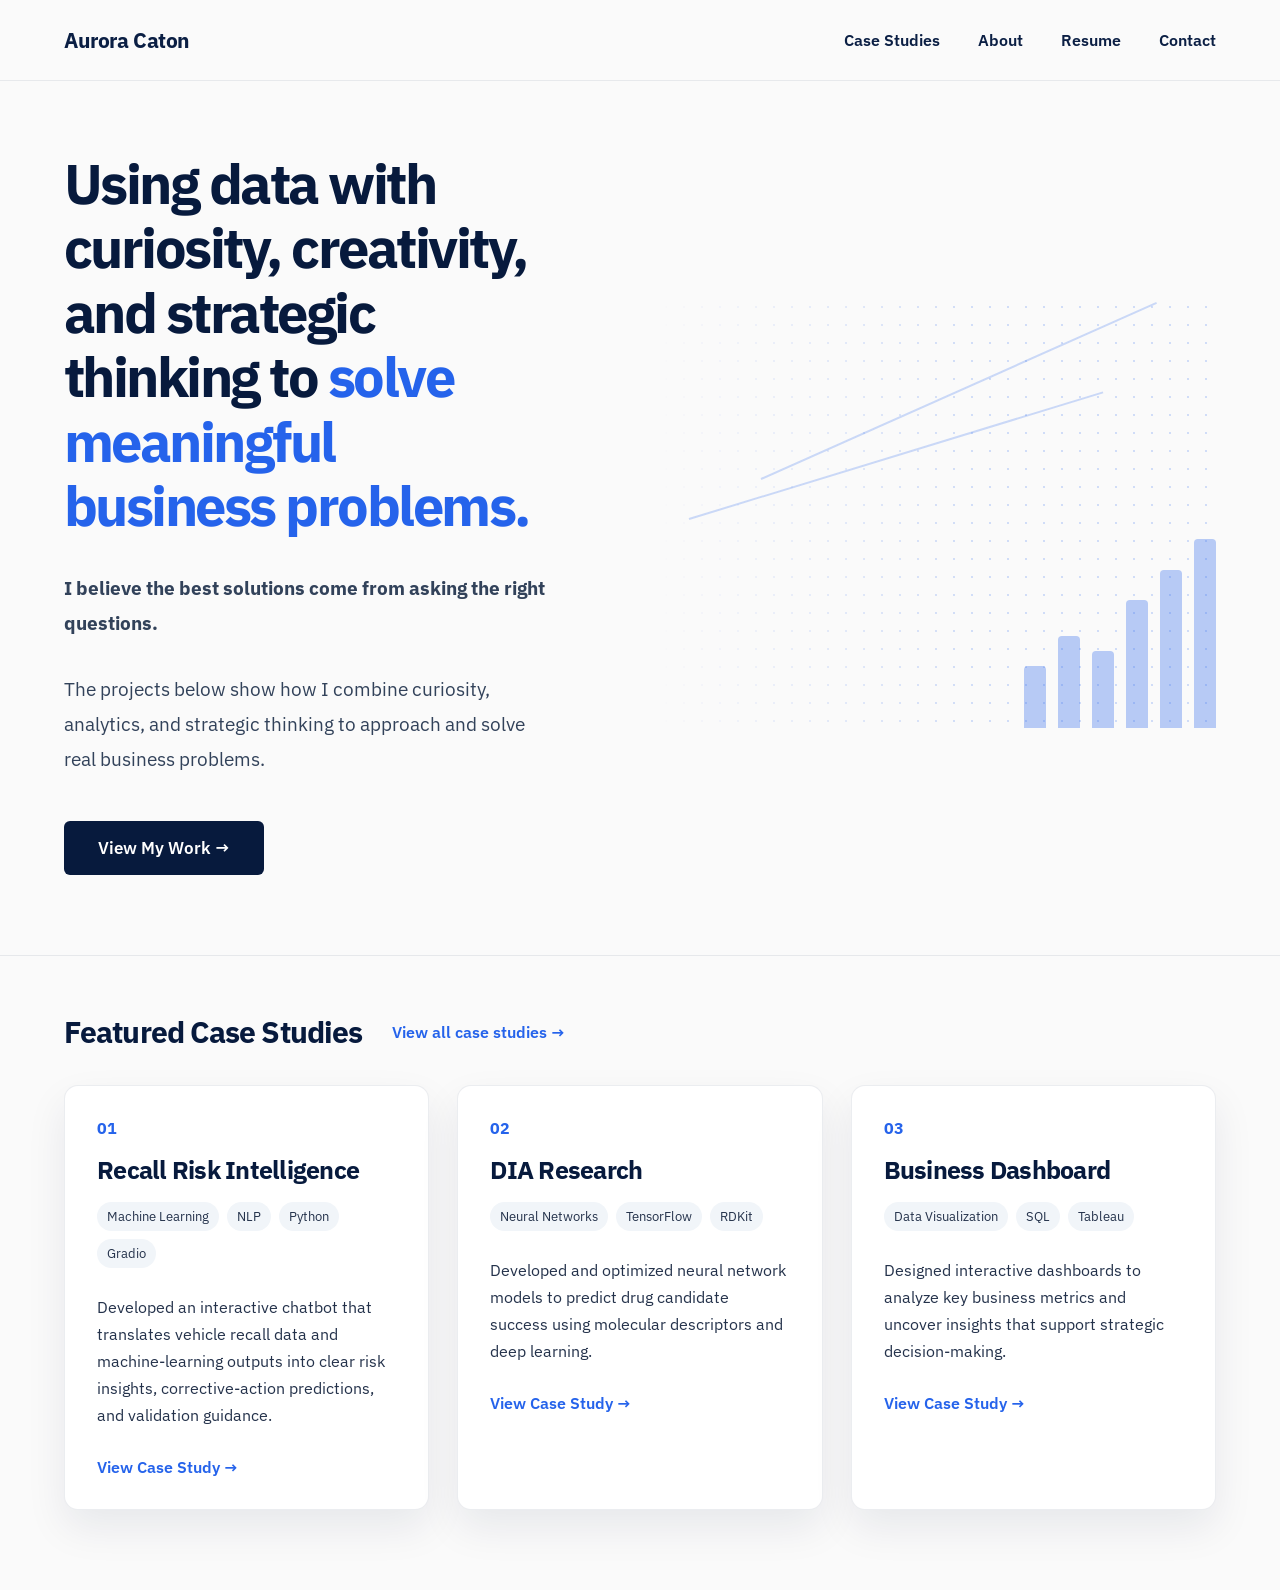
==== index.html @ 805b3ce8 "Update index.html" ====
<!DOCTYPE html>
<html lang="en">

<head>
    <meta charset="UTF-8">
    <meta name="viewport" content="width=device-width, initial-scale=1.0">
    <title>Aurora Caton | Analytics Portfolio</title>

    <link rel="preconnect" href="https://fonts.googleapis.com">
    <link rel="preconnect" href="https://fonts.gstatic.com" crossorigin>
    <link href="https://fonts.googleapis.com/css2?family=IBM+Plex+Sans:wght@300;400;500;600;700&display=swap" rel="stylesheet">

    <link rel="stylesheet" href="style.css">
</head>

<body>

    <nav class="navbar">
        <div class="nav-name">Aurora Caton</div>

        <div class="nav-links">
            <a href="#case-studies">Case Studies</a>
            <a href="#about">About</a>
            <a href="#resume">Resume</a>
            <a href="#contact">Contact</a>
        </div>
    </nav>

    <section class="hero">
        <div class="hero-text">
            <h1>
                Using data with curiosity, creativity, and strategic thinking to
                <span>solve meaningful business problems.</span>
            </h1>

        <div class="intro-text">
    <p class="lead">
        I believe the best solutions come from asking the right questions.
    </p>

    <p>
        The projects below show how I combine curiosity, analytics, and strategic thinking to approach and solve real business problems.
    </p>
</div>

            <a href="#case-studies" class="button">View My Work →</a>
        </div>

        <div class="hero-visual" aria-hidden="true">
            <div class="data-grid"></div>
            <div class="line-chart">
                <div class="line line-one"></div>
                <div class="line line-two"></div>
            </div>
            <div class="bar-chart">
                <span style="height: 28%"></span>
                <span style="height: 42%"></span>
                <span style="height: 35%"></span>
                <span style="height: 58%"></span>
                <span style="height: 72%"></span>
                <span style="height: 86%"></span>
            </div>
        </div>
    </section>

    <section id="case-studies" class="case-studies">
        <div class="section-heading">
            <h2>Featured Case Studies</h2>
            <a href="#">View all case studies →</a>
        </div>

        <div class="cards">
            <article class="card">
                <span class="number">01</span>
                <h3>Recall Risk Intelligence</h3>
                <div class="tags">
                    <span>Machine Learning</span>
                    <span>NLP</span>
                    <span>Python</span>
                    <span>Gradio</span>
                </div>
                <p>
                    Developed an interactive chatbot that translates vehicle
                    recall data and machine-learning outputs into clear risk insights,
                    corrective-action predictions, and validation guidance.
                </p>
                <a href="recall-risk.html">View Case Study →</a>
            </article>

            <article class="card">
                <span class="number">02</span>
                <h3>DIA Research</h3>
                <div class="tags">
                    <span>Neural Networks</span>
                    <span>TensorFlow</span>
                    <span>RDKit</span>
                </div>
                <p>
                    Developed and optimized neural network models to predict drug candidate success
                    using molecular descriptors and deep learning.
                </p>
                <a href="#">View Case Study →</a>
            </article>

            <article class="card">
                <span class="number">03</span>
                <h3>Business Dashboard</h3>
                <div class="tags">
                    <span>Data Visualization</span>
                    <span>SQL</span>
                    <span>Tableau</span>
                </div>
                <p>
                    Designed interactive dashboards to analyze key business metrics and uncover
                    insights that support strategic decision-making.
                </p>
                <a href="#">View Case Study →</a>
            </article>
        </div>
    </section>

</body>

</html>
---- style.css ----
* {
    box-sizing: border-box;
}

html {
    scroll-behavior: smooth;
}

body {
    margin: 0;
    background-color: #FAFAFA;
    color: #0B1F44;
    font-family: "IBM Plex Sans", sans-serif;
}

img {
    max-width: 100%;
}

/* =========================================
   NAVIGATION
========================================= */

.navbar {
    position: sticky;
    top: 0;
    z-index: 1000;

    width: 100%;
    padding: 26px 64px;

    display: flex;
    justify-content: space-between;
    align-items: center;

    background: rgba(250, 250, 250, 0.94);
    backdrop-filter: blur(12px);
    -webkit-backdrop-filter: blur(12px);

    border-bottom: 1px solid rgba(11, 31, 68, 0.08);
}

.nav-name {
    color: #0B1F44;
    text-decoration: none;
    font-size: 21px;
    font-weight: 700;
    letter-spacing: -0.02em;
}

.nav-links {
    display: flex;
    gap: 38px;
}

.nav-links a {
    color: #0B1F44;
    text-decoration: none;
    font-size: 16px;
    font-weight: 600;
}

.nav-links a:hover {
    color: #2563EB;
}

/* =========================================
   HOMEPAGE HERO
========================================= */

.hero {
    min-height: 760px;
    padding: 70px 64px 80px;

    display: grid;
    grid-template-columns: 0.9fr 1.1fr;
    align-items: center;
    gap: 70px;

    position: relative;
    overflow: hidden;

    border-bottom: 1px solid rgba(11, 31, 68, 0.08);
}

.hero-text {
    max-width: 560px;
    position: relative;
    z-index: 2;
}

.hero h1 {
    margin: 0 0 34px;
    font-size: clamp(36px, 4.5vw, 56px);
    line-height: 1.15;
    letter-spacing: -0.045em;
    color: #071A3D;
}

.hero h1 span {
    color: #2563EB;
}

.intro-text {
    max-width: 500px;
}

.lead {
    margin: 0 0 34px;

    color: #0B1F44;

    font-size: 24px;
    font-weight: 700;
    line-height: 1.45;
}

.intro-text p {
    margin: 0 0 30px;

    color: #32425A;

    font-size: 19px;
    line-height: 1.85;
}

.intro-text strong {
    color: #0B1F44;
    font-weight: 700;
}

a.button {
    display: inline-block;

    margin-top: 14px;
    padding: 16px 34px;

    background: #071A3D;
    color: white;

    text-decoration: none;
    border-radius: 6px;

    font-size: 17px;
    font-weight: 600;

    transition:
        transform 0.2s ease,
        background-color 0.2s ease;
}

a.button:hover {
    transform: translateY(-3px);
    background-color: #2563EB;
}

.hero-visual {
    height: 430px;
    position: relative;
    opacity: 0.9;
}

.data-grid {
    position: absolute;
    inset: 0;

    background-image:
        radial-gradient(
            rgba(37, 99, 235, 0.22) 1px,
            transparent 1px
        );

    background-size: 18px 18px;

    mask-image:
        linear-gradient(to left, black 40%, transparent 95%);

    -webkit-mask-image:
        linear-gradient(to left, black 40%, transparent 95%);
}

.line-chart {
    position: absolute;
    inset: 40px 0 80px 40px;
}

.line {
    position: absolute;

    width: 78%;
    height: 2px;

    background: rgba(37, 99, 235, 0.25);
    transform-origin: left center;
}

.line-one {
    top: 58%;
    left: 5%;
    transform: rotate(-17deg);
}

.line-two {
    top: 45%;
    left: 18%;
    transform: rotate(-24deg);
}

.bar-chart {
    position: absolute;
    right: 0;
    bottom: 0;

    height: 220px;

    display: flex;
    align-items: flex-end;
    gap: 12px;

    opacity: 0.35;
}

.bar-chart span {
    width: 22px;
    display: block;

    background: #2563EB;
    border-radius: 4px 4px 0 0;
}

/* =========================================
   HOMEPAGE CASE STUDIES
========================================= */

.case-studies {
    padding: 56px 64px 80px;
}

.section-heading {
    display: grid;
    grid-template-columns: auto 1fr auto;
    align-items: center;
    gap: 30px;

    margin-bottom: 34px;
}

.section-heading h2 {
    margin: 0;

    color: #071A3D;

    font-size: 30px;
    letter-spacing: -0.03em;
}

.section-heading::after {
    content: "";

    height: 1px;

    background: rgba(11, 31, 68, 0.16);
}

.section-heading a {
    color: #2563EB;
    text-decoration: none;
    font-weight: 600;
}

.cards {
    display: grid;
    grid-template-columns: repeat(3, 1fr);
    gap: 28px;
}

.card {
    min-height: 320px;
    padding: 32px;

    background: white;

    border: 1px solid rgba(11, 31, 68, 0.08);
    border-radius: 14px;

    box-shadow: 0 18px 40px rgba(11, 31, 68, 0.08);

    transition:
        transform 0.2s ease,
        box-shadow 0.2s ease;
}

.card:hover {
    transform: translateY(-6px);
    box-shadow: 0 24px 55px rgba(11, 31, 68, 0.12);
}

.number {
    display: block;

    margin-bottom: 18px;

    color: #2563EB;

    font-size: 16px;
    font-weight: 700;
}

.card h3 {
    margin: 0 0 18px;

    color: #071A3D;

    font-size: 25px;
    line-height: 1.1;
    letter-spacing: -0.03em;
}

.tags {
    display: flex;
    flex-wrap: wrap;
    gap: 8px;

    margin-bottom: 26px;
}

.tags span {
    padding: 6px 10px;

    background: #F1F5F9;
    color: #24324B;

    border-radius: 999px;

    font-size: 13px;
}

.card p {
    margin-bottom: 28px;

    color: #24324B;

    line-height: 1.7;
}

.card a {
    color: #2563EB;
    text-decoration: none;
    font-weight: 600;
}

/* =========================================
   PROJECT HERO
========================================= */

.project-page {
    width: 100%;
}

.project-hero {
    padding: 90px 64px 80px;

    background:
        linear-gradient(
            135deg,
            rgba(37, 99, 235, 0.08),
            rgba(250, 250, 250, 0.95) 55%
        );

    border-bottom: 1px solid rgba(11, 31, 68, 0.08);
}

.back-link {
    display: inline-block;

    margin-bottom: 42px;

    color: #2563EB;

    text-decoration: none;
    font-size: 16px;
    font-weight: 600;
}

.back-link:hover {
    text-decoration: underline;
}

.project-label {
    margin: 0 0 18px;

    color: #2563EB;

    font-size: 14px;
    font-weight: 700;
    letter-spacing: 0.12em;
}

.project-hero h1 {
    max-width: 900px;
    margin: 0 0 24px;

    color: #071A3D;

    font-size: clamp(48px, 7vw, 88px);
    line-height: 1;
    letter-spacing: -0.055em;
}

.project-subtitle {
    max-width: 790px;
    margin: 0;

    color: #32425A;

    font-size: 23px;
    line-height: 1.65;
}

.project-tags {
    display: flex;
    flex-wrap: wrap;
    gap: 10px;

    margin-top: 34px;
}

.project-tags span {
    padding: 9px 14px;

    background: white;
    color: #24324B;

    border: 1px solid rgba(11, 31, 68, 0.09);
    border-radius: 999px;

    font-size: 14px;
    font-weight: 500;
}

/* =========================================
   PROJECT SECTIONS
========================================= */

.project-section {
    display: grid;
    grid-template-columns: 220px minmax(0, 900px);
    justify-content: center;
    gap: 70px;

    padding: 90px 64px;

    border-bottom: 1px solid rgba(11, 31, 68, 0.08);
}

.project-section:nth-of-type(even) {
    background: white;
}

.section-label {
    color: #2563EB;

    font-size: 14px;
    font-weight: 700;
    line-height: 1.5;
    letter-spacing: 0.11em;
}

.project-section-content h2 {
    margin: 0 0 28px;

    color: #071A3D;

    font-size: clamp(32px, 4vw, 48px);
    line-height: 1.1;
    letter-spacing: -0.04em;
}

.project-section-content > p {
    max-width: 800px;
    margin: 0 0 24px;

    color: #32425A;

    font-size: 18px;
    line-height: 1.85;
}

/* =========================================
   CONTRIBUTION SECTION
========================================= */

.contribution-section {
    background: #071A3D !important;
}

.contribution-section .section-label {
    color: #93B4FF;
}

.contribution-section .project-section-content h2 {
    color: white;
}

.contribution-section .project-section-content > p {
    color: #D8E2F3;
}

.contribution-grid,
.findings-grid {
    display: grid;
    grid-template-columns: repeat(3, 1fr);
    gap: 22px;

    margin-top: 42px;
}

.contribution-card,
.finding-card {
    min-height: 245px;
    padding: 28px;

    border-radius: 14px;
}

.contribution-card {
    background: rgba(255, 255, 255, 0.07);

    border: 1px solid rgba(255, 255, 255, 0.13);
}

.contribution-card > span,
.finding-card > span {
    display: block;

    margin-bottom: 28px;

    color: #5D8EFF;

    font-size: 15px;
    font-weight: 700;
}

.contribution-card h3,
.finding-card h3 {
    margin: 0 0 16px;

    font-size: 22px;
    line-height: 1.25;
    letter-spacing: -0.025em;
}

.contribution-card h3 {
    color: white;
}

.contribution-card p {
    margin: 0;

    color: #D8E2F3;

    font-size: 16px;
    line-height: 1.7;
}

/* =========================================
   WORKFLOW
========================================= */

.workflow {
    display: grid;
    grid-template-columns: 1fr auto 1fr auto 1fr;
    align-items: stretch;
    gap: 18px;

    margin-top: 42px;
}

.workflow-step {
    padding: 30px;

    background: white;

    border: 1px solid rgba(11, 31, 68, 0.09);
    border-radius: 14px;

    box-shadow: 0 16px 40px rgba(11, 31, 68, 0.06);
}

.workflow-step > span {
    width: 36px;
    height: 36px;

    display: flex;
    align-items: center;
    justify-content: center;

    margin-bottom: 26px;

    background: #2563EB;
    color: white;

    border-radius: 50%;

    font-size: 15px;
    font-weight: 700;
}

.workflow-step h3 {
    margin: 0 0 14px;

    color: #071A3D;

    font-size: 22px;
    letter-spacing: -0.025em;
}

.workflow-step p {
    margin: 0;

    color: #32425A;

    line-height: 1.7;
}

.workflow-arrow {
    display: flex;
    align-items: center;
    justify-content: center;

    color: #2563EB;

    font-size: 32px;
    font-weight: 600;
}

/* =========================================
   CHATBOT SECTION
========================================= */

.chatbot-section {
    background: #F1F5F9 !important;
}

.chatbot-showcase {
    margin: 42px 0 0;
}

.chatbot-screenshot {
    width: 100%;
    height: auto;

    display: block;

    border: 1px solid rgba(11, 31, 68, 0.1);
    border-radius: 18px;

    box-shadow: 0 24px 60px rgba(11, 31, 68, 0.16);
}

.chatbot-showcase figcaption {
    max-width: 760px;

    margin-top: 18px;

    color: #5B677A;

    font-size: 15px;
    line-height: 1.7;
}

/* =========================================
   DEMO QR CODE
========================================= */

.demo-access {
    margin-top: 42px;
    padding: 30px;

    display: flex;
    align-items: center;
    justify-content: space-between;
    gap: 36px;

    background: white;

    border: 1px solid rgba(11, 31, 68, 0.09);
    border-radius: 16px;
}

.demo-access-text {
    max-width: 570px;
}

.demo-label {
    margin: 0 0 10px;

    color: #2563EB;

    font-size: 13px;
    font-weight: 700;
    letter-spacing: 0.12em;
}

.demo-access h3 {
    margin: 0 0 12px;

    color: #071A3D;

    font-size: 28px;
    letter-spacing: -0.03em;
}

.demo-access-text > p:last-child {
    margin: 0;

    color: #32425A;

    font-size: 17px;
    line-height: 1.7;
}

.chatbot-qr {
    width: 160px;
    height: 160px;

    display: block;
    object-fit: contain;

    padding: 8px;

    background: white;

    border: 1px solid rgba(11, 31, 68, 0.1);
    border-radius: 10px;
}

/* =========================================
   FUTURE DEVELOPMENT
========================================= */

.future-development {
    margin-top: 28px;
    padding: 28px;

    display: grid;
    grid-template-columns: auto 1fr;
    align-items: flex-start;
    gap: 22px;

    background: #F8FAFC;

    border: 1px solid rgba(11, 31, 68, 0.08);
    border-left: 4px solid #2563EB;
    border-radius: 12px;
}

.future-development-icon {
    width: 44px;
    height: 44px;

    display: flex;
    align-items: center;
    justify-content: center;

    background: #E8F0FF;
    color: #2563EB;

    border-radius: 50%;

    font-size: 22px;
    font-weight: 700;
}

.future-development-label {
    margin: 0 0 10px;

    color: #2563EB;

    font-size: 13px;
    font-weight: 700;
    letter-spacing: 0.12em;
}

.future-development h3 {
    margin: 0 0 12px;

    color: #071A3D;

    font-size: 23px;
    line-height: 1.3;
    letter-spacing: -0.025em;
}

.future-development-content > p:last-child {
    margin: 0;

    color: #5B677A;

    font-size: 15px;
    line-height: 1.75;
}

/* =========================================
   FINDINGS
========================================= */

.finding-card {
    background: white;

    border: 1px solid rgba(11, 31, 68, 0.09);

    box-shadow: 0 16px 40px rgba(11, 31, 68, 0.06);
}

.finding-card h3 {
    color: #071A3D;
}

.finding-card p {
    margin: 0;

    color: #32425A;

    font-size: 16px;
    line-height: 1.7;
}

/* =========================================
   REFLECTION AND FOOTER
========================================= */

.reflection-section {
    background:
        linear-gradient(
            135deg,
            rgba(37, 99, 235, 0.07),
            rgba(250, 250, 250, 1)
        ) !important;
}

.project-footer {
    padding: 42px 64px;

    background: #071A3D;

    text-align: center;
}

.project-footer a {
    color: white;

    text-decoration: none;

    font-size: 17px;
    font-weight: 600;
}

.project-footer a:hover {
    color: #93B4FF;
}

/* =========================================
   TABLET
========================================= */

@media (max-width: 1000px) {

    .project-section {
        grid-template-columns: 1fr;
        gap: 24px;
    }

    .contribution-grid,
    .findings-grid {
        grid-template-columns: 1fr;
    }

    .workflow {
        grid-template-columns: 1fr;
    }

    .workflow-arrow {
        min-height: 30px;
        transform: rotate(90deg);
    }

}

/* =========================================
   MOBILE
========================================= */

@media (max-width: 900px) {

    .navbar {
        padding: 22px 28px;

        align-items: flex-start;
        flex-direction: column;
        gap: 18px;
    }

    .nav-links {
        flex-wrap: wrap;
        gap: 20px;
    }

    .hero {
        min-height: auto;

        grid-template-columns: 1fr;

        padding: 56px 28px 70px;
    }

    .hero-visual {
        height: 220px;
    }

    .case-studies {
        padding: 48px 28px 70px;
    }

    .section-heading {
        grid-template-columns: 1fr;
    }

    .section-heading::after {
        display: none;
    }

    .cards {
        grid-template-columns: 1fr;
    }

}

@media (max-width: 700px) {

    .project-hero {
        padding: 58px 28px 60px;
    }

    .project-label {
        font-size: 12px;
    }

    .project-subtitle {
        font-size: 19px;
    }

    .project-section {
        padding: 64px 28px;
    }

    .project-section-content > p {
        font-size: 17px;
    }

    .contribution-card,
    .finding-card,
    .workflow-step {
        padding: 24px;
    }

    .demo-access {
        flex-direction: column;
        align-items: flex-start;
    }

    .chatbot-qr {
        width: 135px;
        height: 135px;
    }

    .future-development {
        grid-template-columns: 1fr;
        padding: 24px;
    }

    .future-development-icon {
        width: 40px;
        height: 40px;
    }

    .project-footer {
        padding: 36px 28px;
    }

}
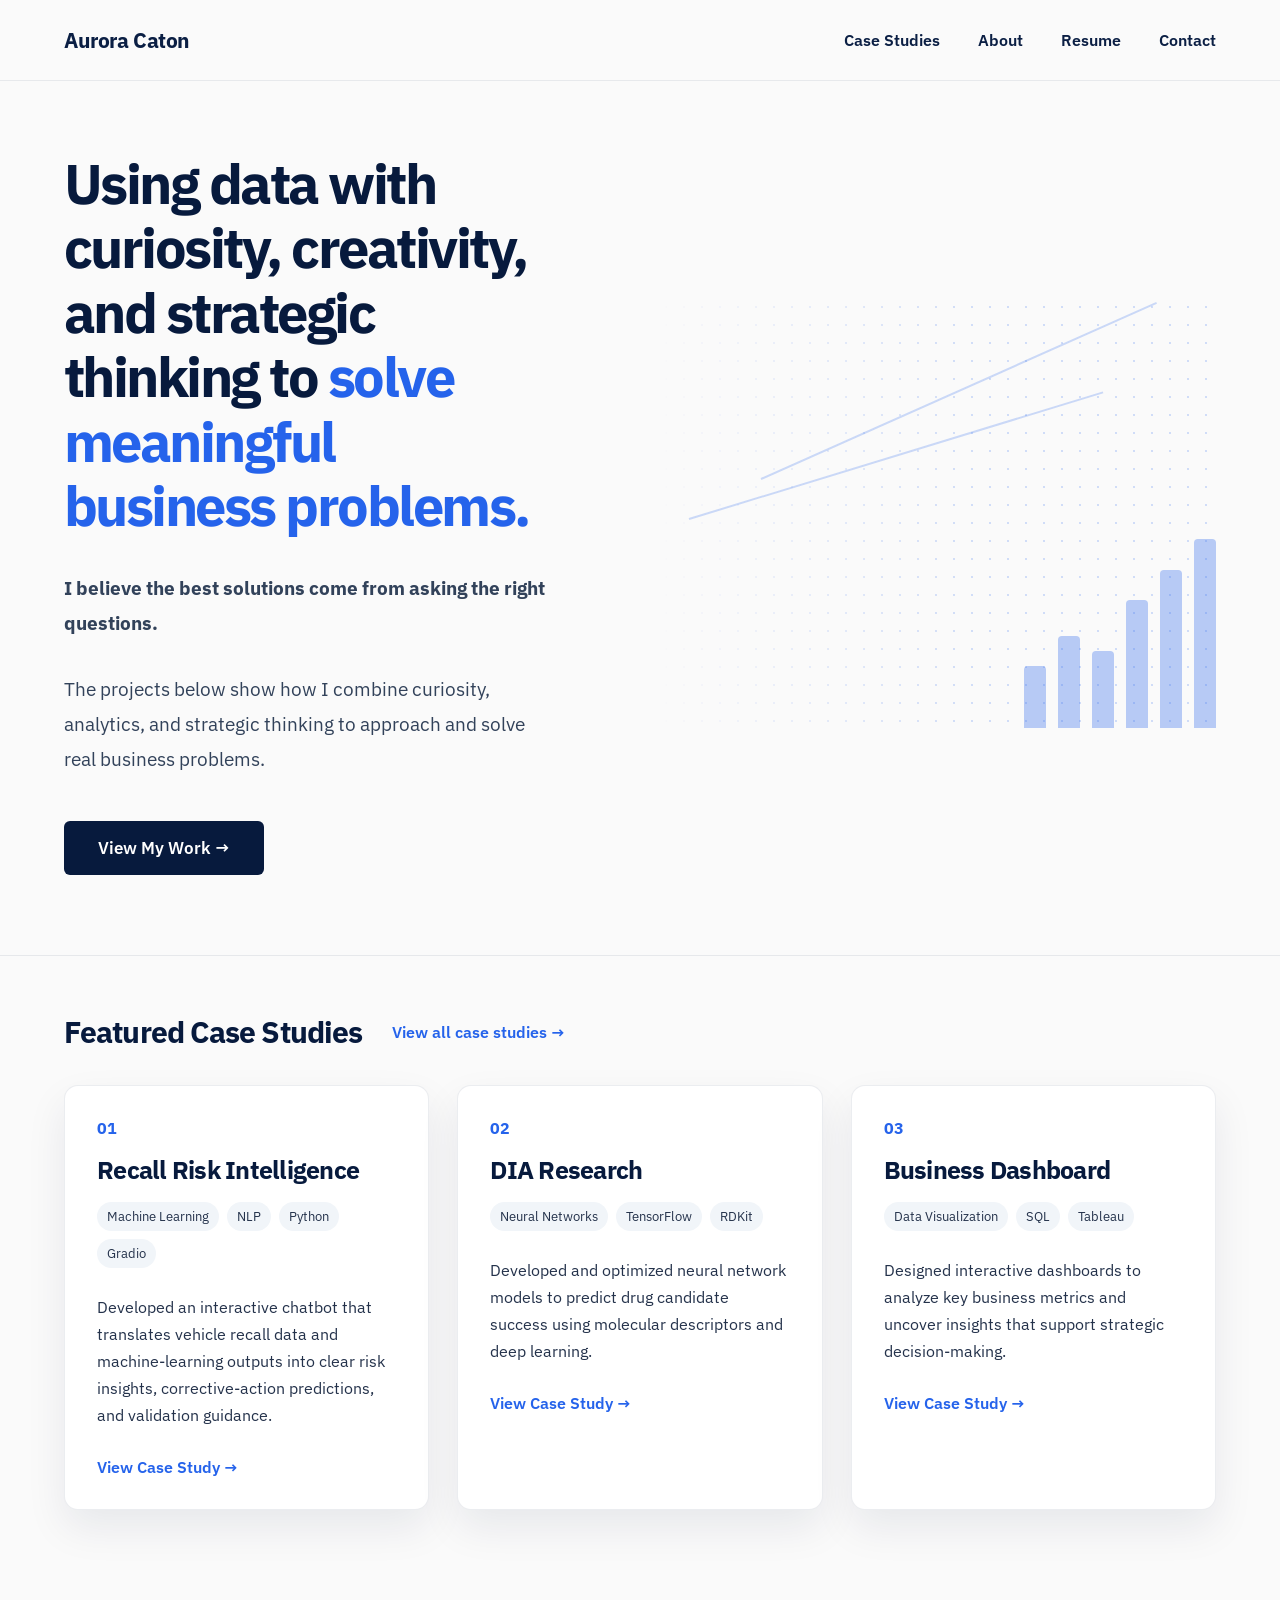
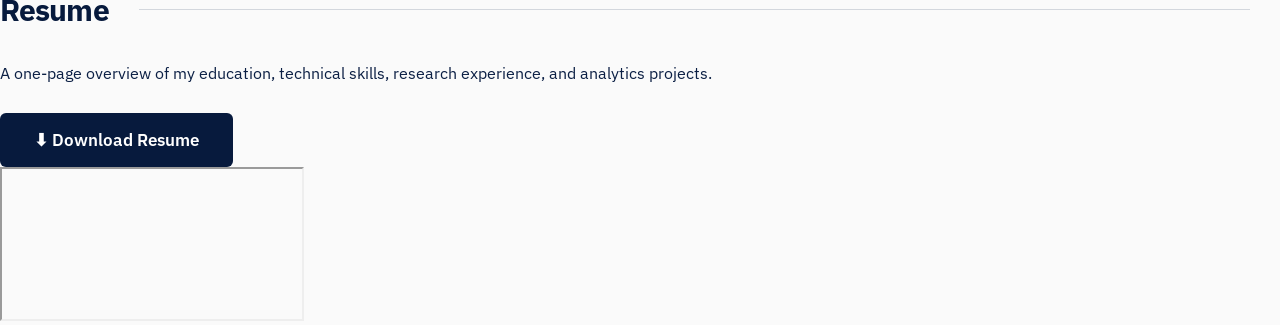
==== commit 631631c4: "Update index.html" ====
--- a/index.html
+++ b/index.html
@@ -119,6 +119,40 @@
         </div>
     </section>
 
+    <section id="resume" class="resume-section">
+
+    <div class="section-heading">
+        <h2>Resume</h2>
+    </div>
+
+    <div class="resume-header">
+
+        <p>
+            A one-page overview of my education, technical skills,
+            research experience, and analytics projects.
+        </p>
+
+        <a
+            href="AuroraCaton-Resume.pdf"
+            download
+            class="button"
+        >
+            ⬇ Download Resume
+        </a>
+
+    </div>
+
+    <div class="resume-viewer">
+
+        <iframe
+            src="AuroraCaton-Resume.pdf"
+            title="Aurora Caton Resume"
+        ></iframe>
+
+    </div>
+
+</section>
+
 </body>
 
 </html>
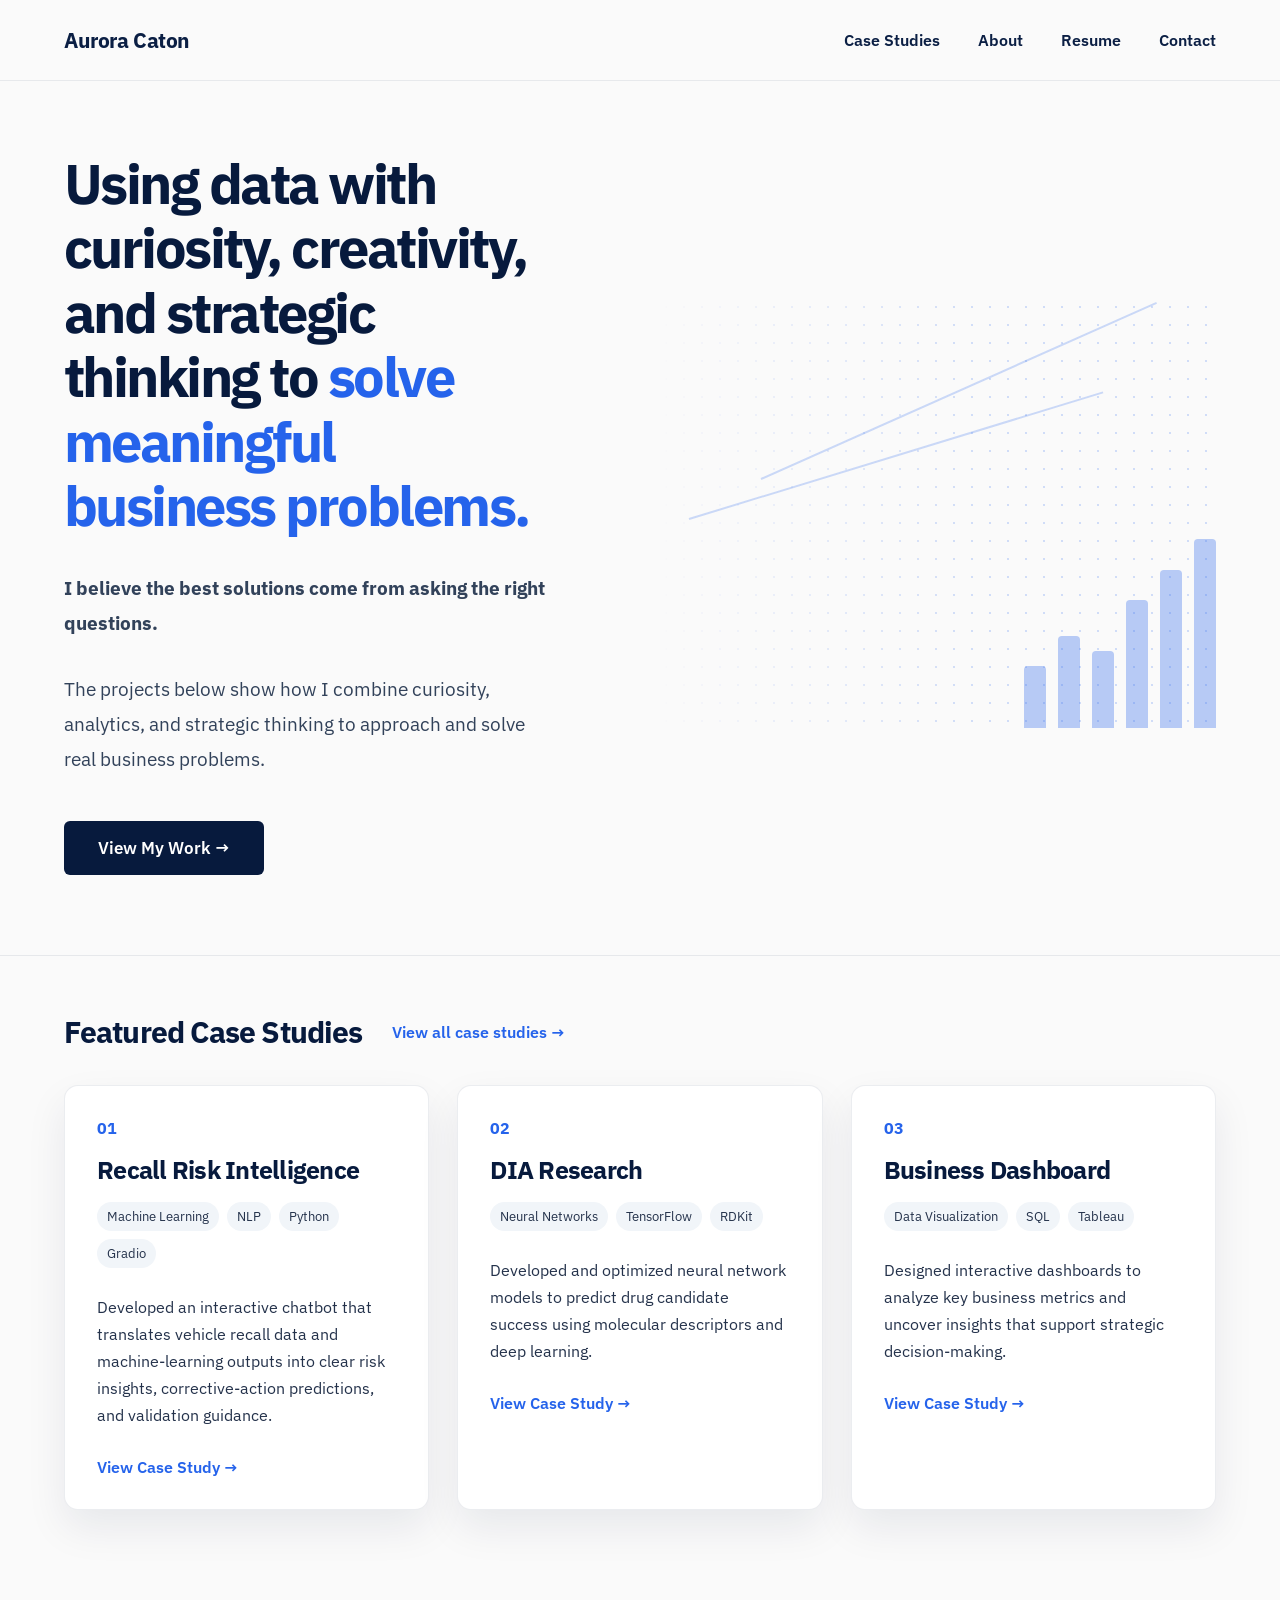
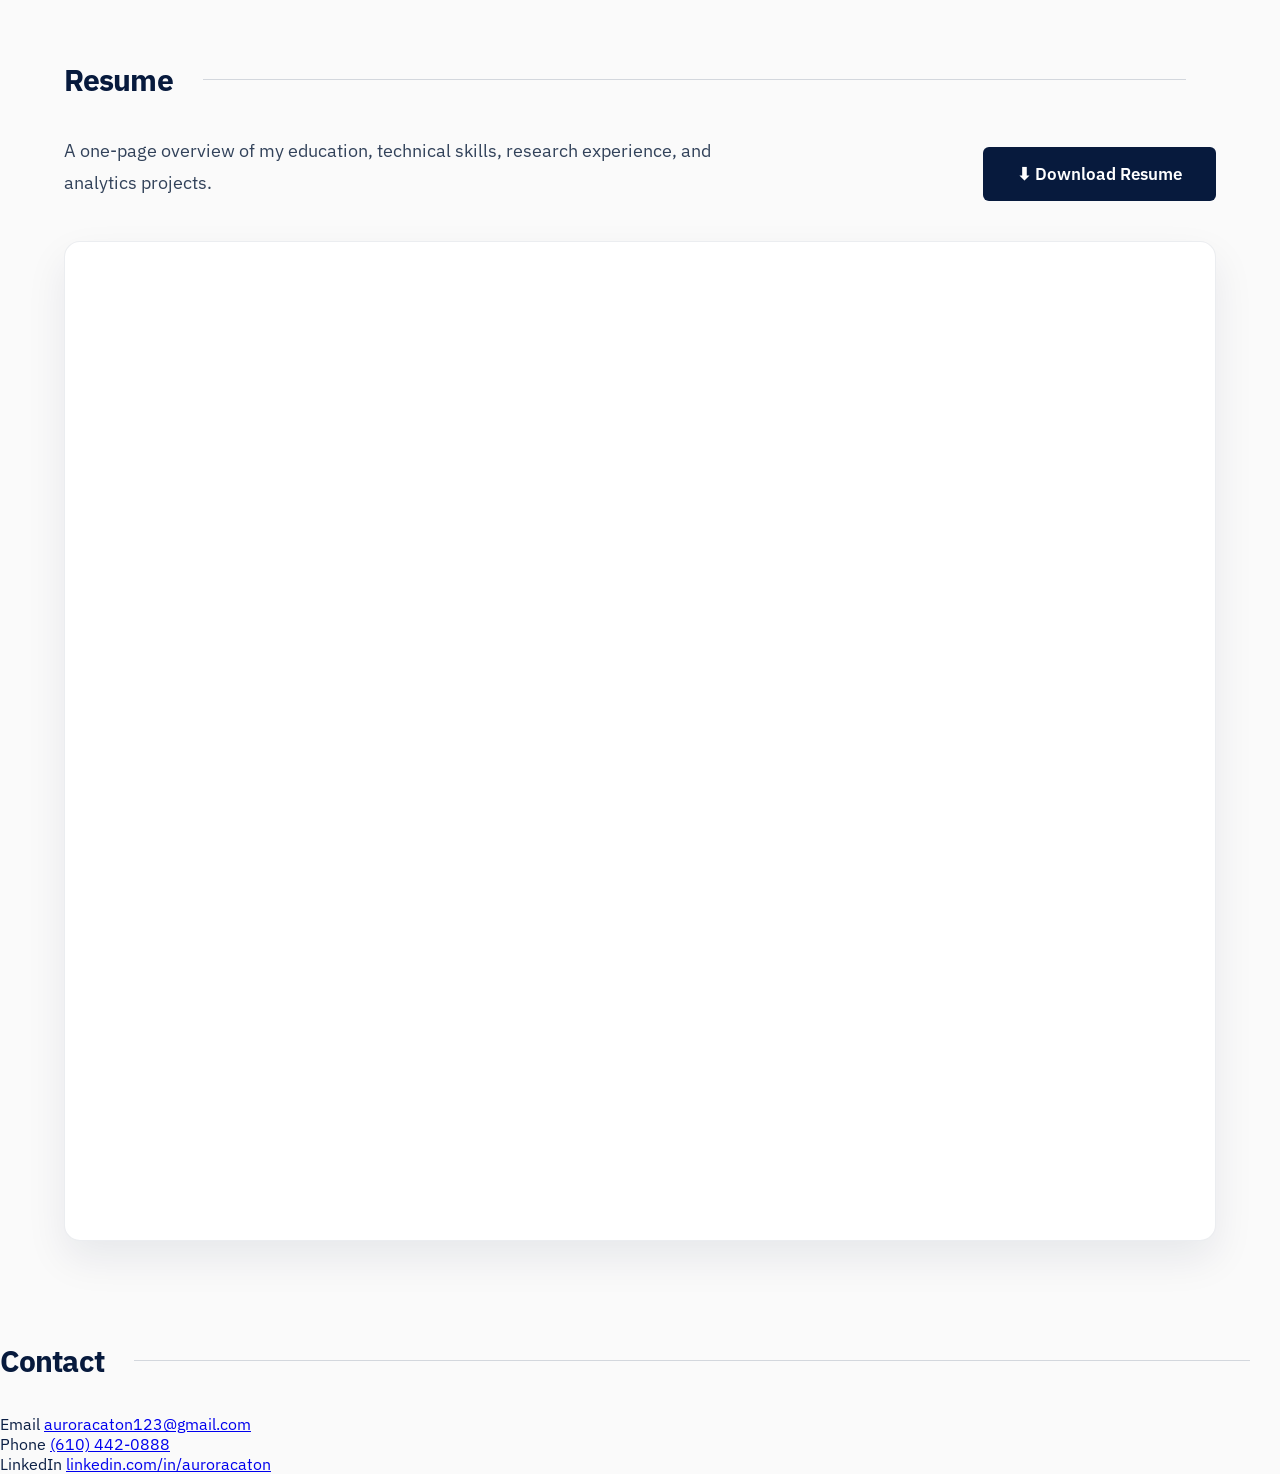
==== commit 980c184c: "Update index.html" ====
--- a/index.html
+++ b/index.html
@@ -153,6 +153,39 @@
 
 </section>
 
+<section id="contact" class="contact-section">
+
+    <div class="section-heading">
+        <h2>Contact</h2>
+    </div>
+
+    <div class="contact-card">
+
+        <div class="contact-item">
+            <span>Email</span>
+            <a href="mailto:auroracaton123@gmail.com">
+                auroracaton123@gmail.com
+            </a>
+        </div>
+
+        <div class="contact-item">
+            <span>Phone</span>
+            <a href="tel:6104420888">
+                (610) 442-0888
+            </a>
+        </div>
+
+        <div class="contact-item">
+            <span>LinkedIn</span>
+            <a href="https://www.linkedin.com/in/auroracaton" target="_blank">
+                linkedin.com/in/auroracaton
+            </a>
+        </div>
+
+    </div>
+
+</section>
+
 </body>
 
 </html>
--- a/style.css
+++ b/style.css
@@ -861,6 +861,50 @@
 }
 
 /* =========================================
+   RESUME
+========================================= */
+
+.resume-section{
+    padding:70px 64px 100px;
+}
+
+.resume-header{
+    display:flex;
+    justify-content:space-between;
+    align-items:center;
+    gap:40px;
+    margin-bottom:40px;
+}
+
+.resume-header p{
+    max-width:650px;
+    margin:0;
+    color:#32425A;
+    font-size:18px;
+    line-height:1.8;
+}
+
+.resume-viewer{
+    width:100%;
+    height:1000px;
+
+    background:white;
+
+    border:1px solid rgba(11,31,68,.08);
+    border-radius:16px;
+
+    overflow:hidden;
+
+    box-shadow:0 18px 40px rgba(11,31,68,.08);
+}
+
+.resume-viewer iframe{
+    width:100%;
+    height:100%;
+    border:none;
+}
+
+/* =========================================
    TABLET
 ========================================= */
 
@@ -884,6 +928,18 @@
         min-height: 30px;
         transform: rotate(90deg);
     }
+    .resume-section{
+    padding:60px 28px 80px;
+}
+
+.resume-header{
+    flex-direction:column;
+    align-items:flex-start;
+}
+
+.resume-viewer{
+    height:700px;
+}
 
 }
 
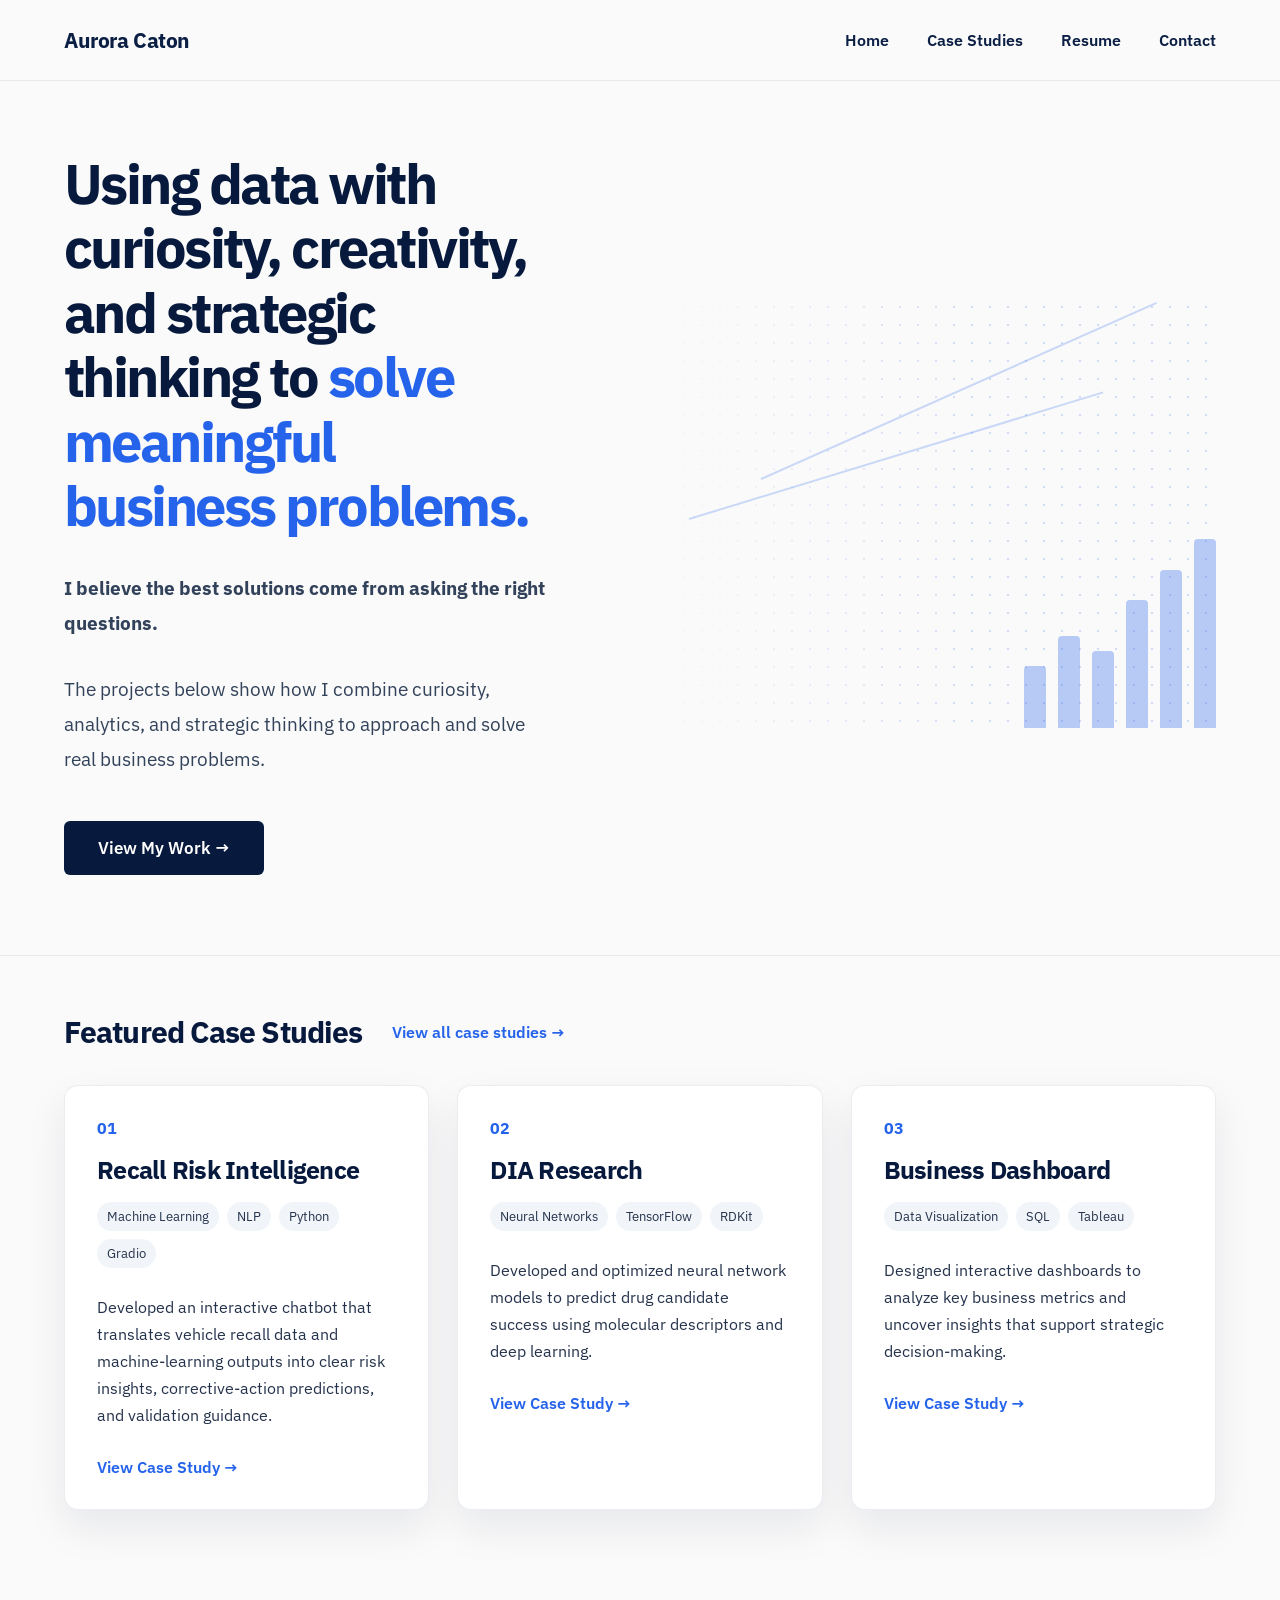
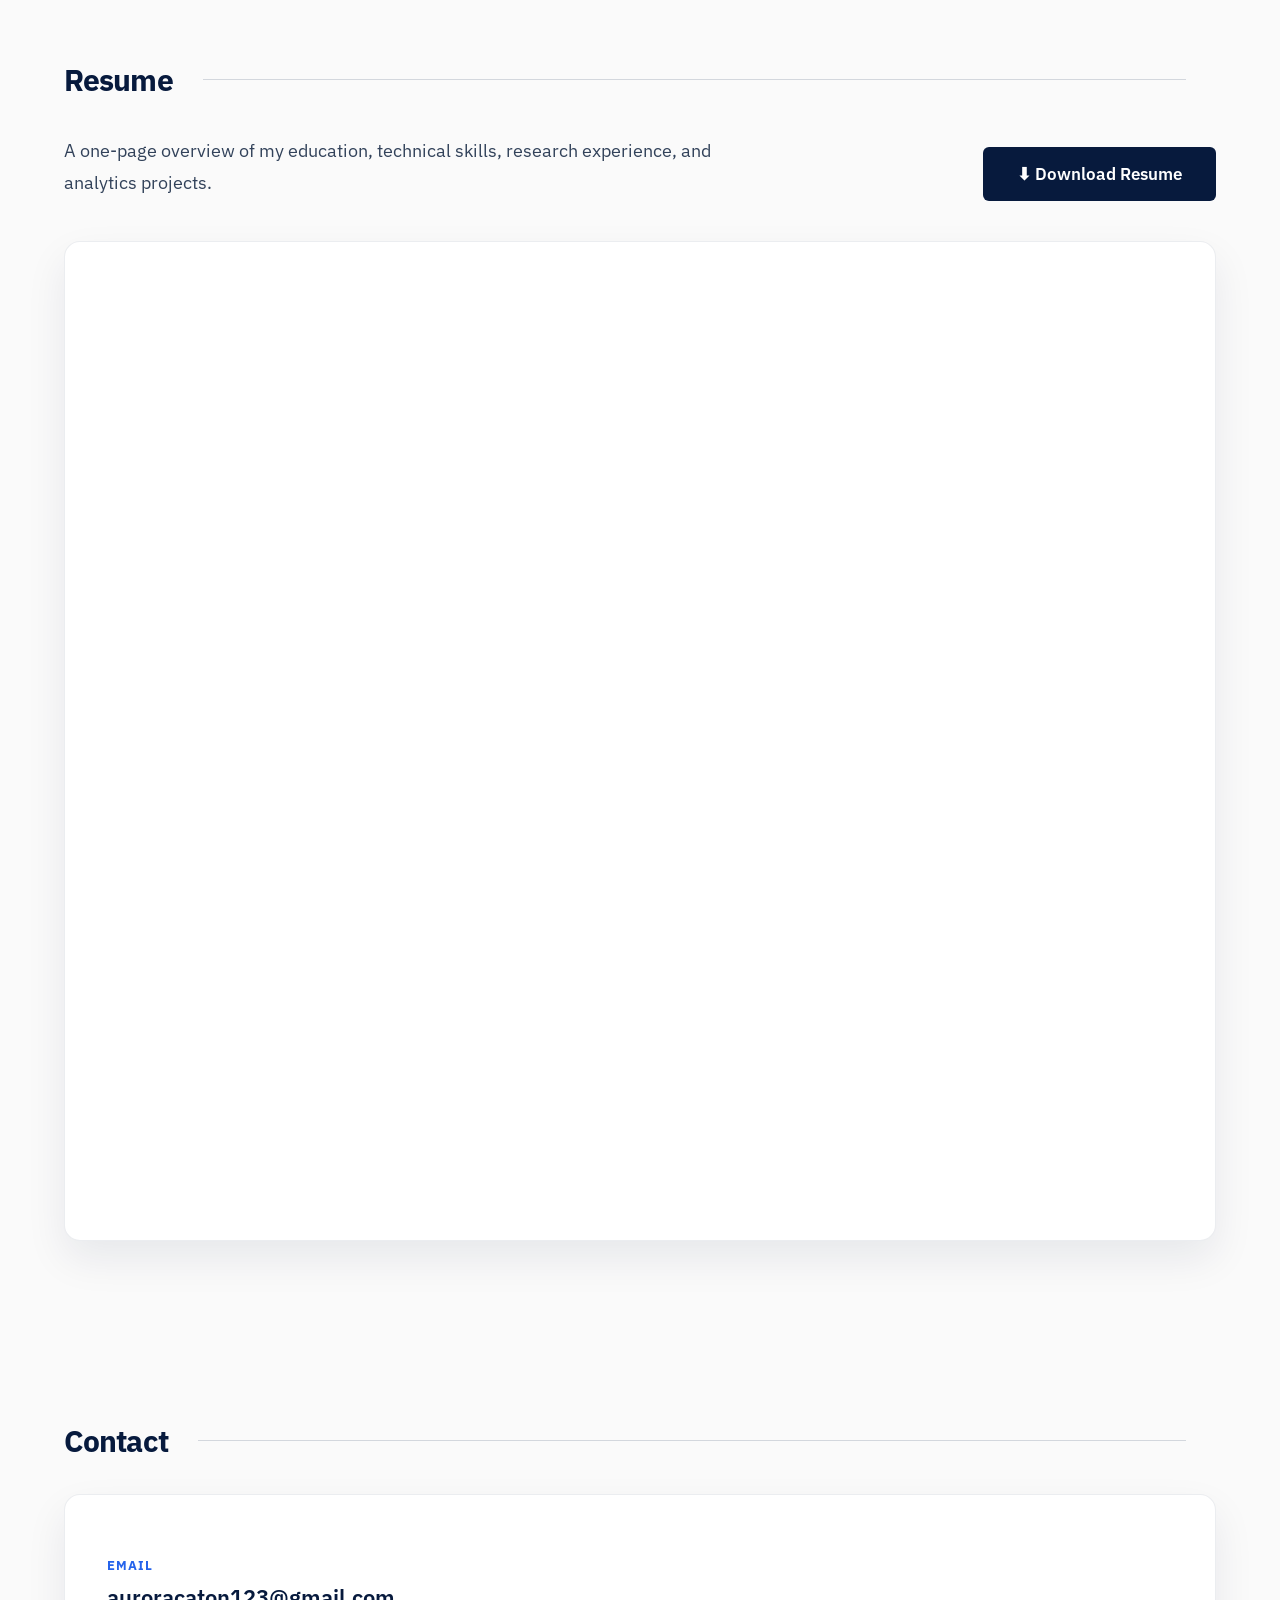
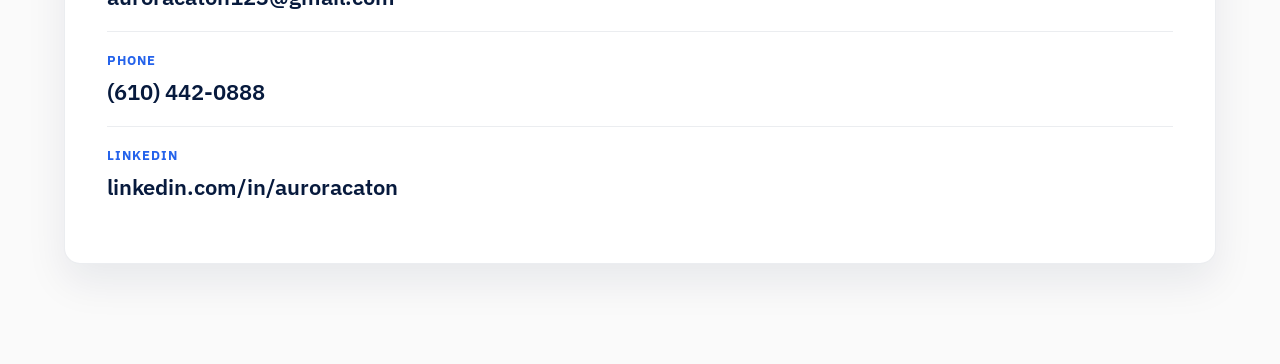
==== commit 5b63b229: "Update index.html" ====
--- a/index.html
+++ b/index.html
@@ -16,17 +16,17 @@
 <body>
 
     <nav class="navbar">
-        <div class="nav-name">Aurora Caton</div>
+    <div class="nav-name">Aurora Caton</div>
 
-        <div class="nav-links">
-            <a href="#case-studies">Case Studies</a>
-            <a href="#about">About</a>
-            <a href="#resume">Resume</a>
-            <a href="#contact">Contact</a>
-        </div>
-    </nav>
+    <div class="nav-links">
+        <a href="#home">Home</a>
+        <a href="#case-studies">Case Studies</a>
+        <a href="#resume">Resume</a>
+        <a href="#contact">Contact</a>
+    </div>
+</nav>
 
-    <section class="hero">
+    <section id="home" class="hero">
         <div class="hero-text">
             <h1>
                 Using data with curiosity, creativity, and strategic thinking to
--- a/style.css
+++ b/style.css
@@ -905,6 +905,52 @@
 }
 
 /* =========================================
+   CONTACT
+========================================= */
+
+.contact-section {
+    padding: 80px 64px 100px;
+}
+
+.contact-card {
+    background: white;
+    border: 1px solid rgba(11, 31, 68, 0.08);
+    border-radius: 16px;
+    padding: 42px;
+    box-shadow: 0 18px 40px rgba(11, 31, 68, 0.08);
+}
+
+.contact-item {
+    padding: 20px 0;
+    border-bottom: 1px solid rgba(11, 31, 68, 0.08);
+}
+
+.contact-item:last-child {
+    border-bottom: none;
+}
+
+.contact-item span {
+    display: block;
+    margin-bottom: 8px;
+    color: #2563EB;
+    font-size: 13px;
+    font-weight: 700;
+    letter-spacing: 0.08em;
+    text-transform: uppercase;
+}
+
+.contact-item a {
+    color: #071A3D;
+    text-decoration: none;
+    font-size: 22px;
+    font-weight: 600;
+}
+
+.contact-item a:hover {
+    color: #2563EB;
+}
+
+/* =========================================
    TABLET
 ========================================= */
 
@@ -928,20 +974,8 @@
         min-height: 30px;
         transform: rotate(90deg);
     }
-    .resume-section{
-    padding:60px 28px 80px;
-}
-
-.resume-header{
-    flex-direction:column;
-    align-items:flex-start;
-}
-
-.resume-viewer{
-    height:700px;
-}
-
-}
+}
+
 
 /* =========================================
    MOBILE
@@ -951,7 +985,6 @@
 
     .navbar {
         padding: 22px 28px;
-
         align-items: flex-start;
         flex-direction: column;
         gap: 18px;
@@ -964,9 +997,7 @@
 
     .hero {
         min-height: auto;
-
         grid-template-columns: 1fr;
-
         padding: 56px 28px 70px;
     }
 
@@ -990,7 +1021,32 @@
         grid-template-columns: 1fr;
     }
 
-}
+    .resume-section {
+        padding: 60px 28px 80px;
+    }
+
+    .resume-header {
+        flex-direction: column;
+        align-items: flex-start;
+    }
+
+    .resume-viewer {
+        height: 700px;
+    }
+
+    .contact-section {
+        padding: 60px 28px 80px;
+    }
+
+    .contact-card {
+        padding: 30px;
+    }
+
+    .contact-item a {
+        font-size: 18px;
+    }
+}
+
 
 @media (max-width: 700px) {
 
@@ -1043,5 +1099,4 @@
     .project-footer {
         padding: 36px 28px;
     }
-
-}
+}
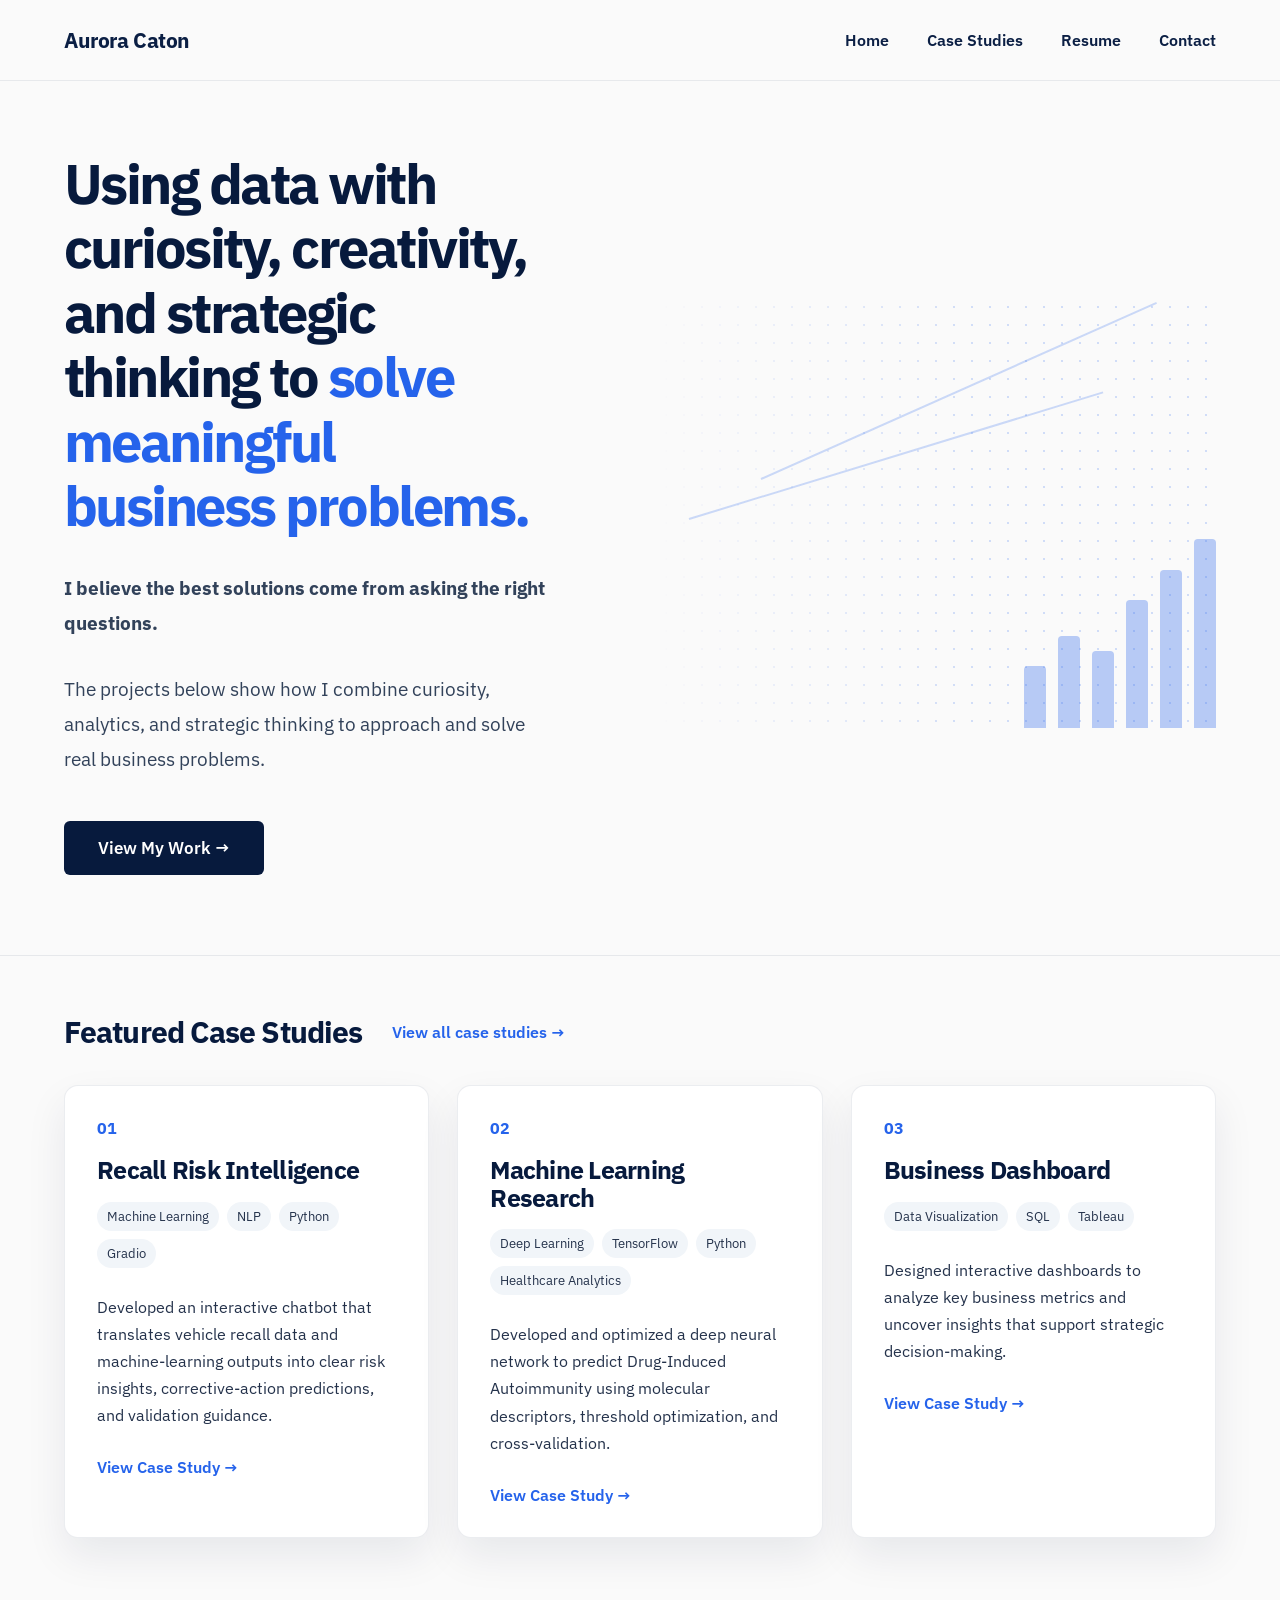
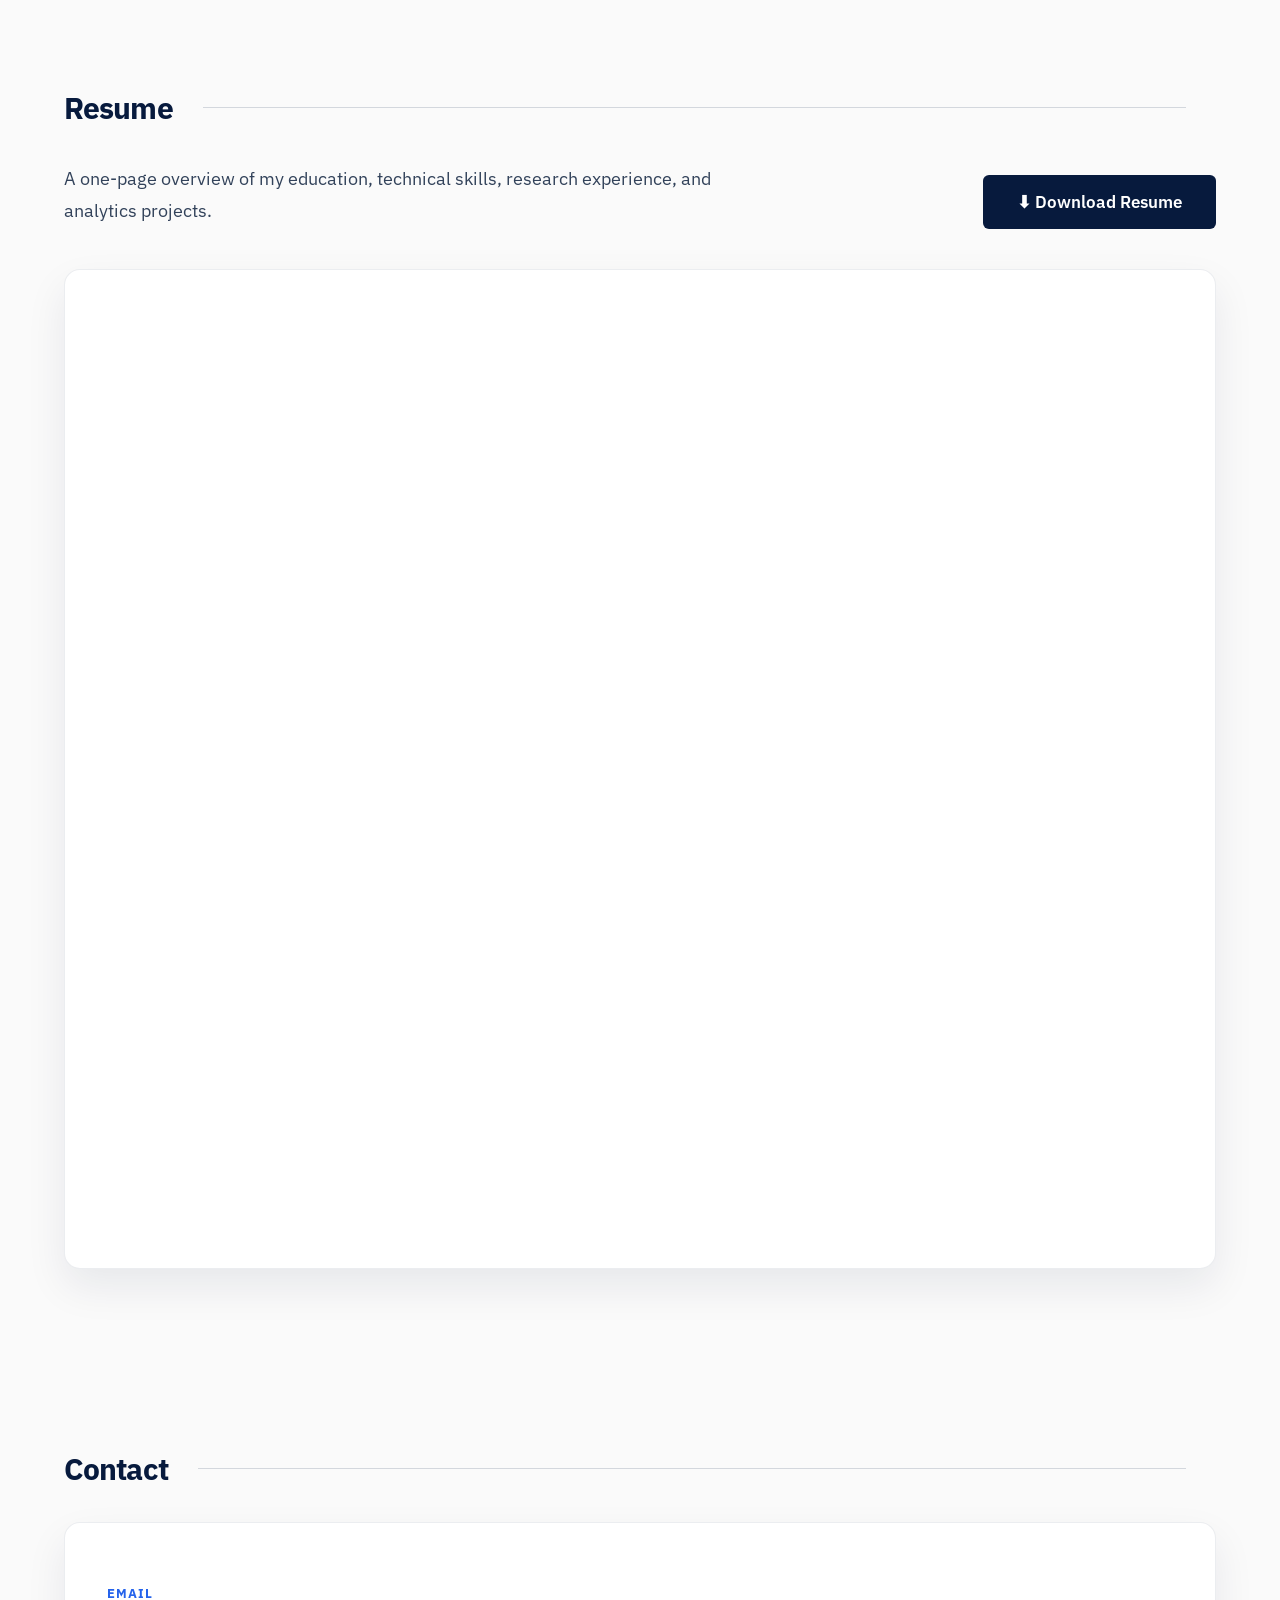
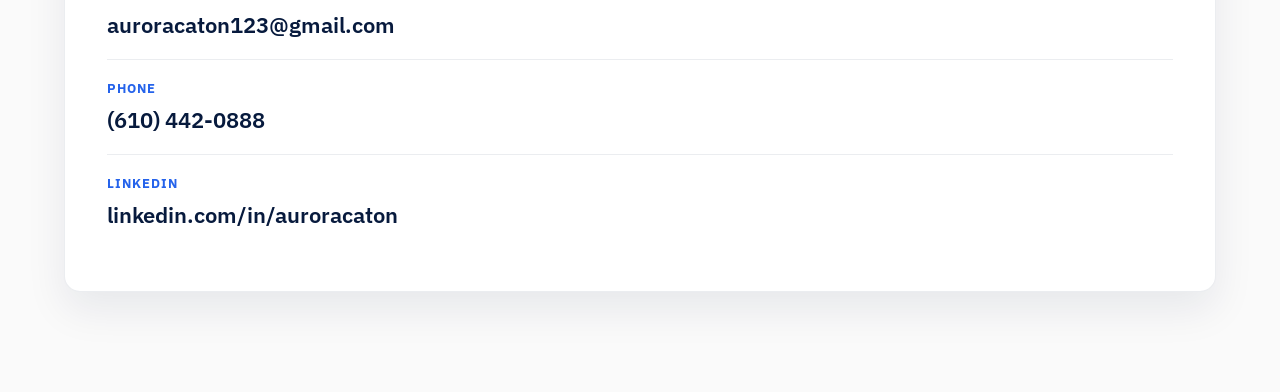
==== commit 399a2285: "Update index.html" ====
--- a/index.html
+++ b/index.html
@@ -87,20 +87,30 @@
                 <a href="recall-risk.html">View Case Study →</a>
             </article>
 
-            <article class="card">
-                <span class="number">02</span>
-                <h3>DIA Research</h3>
-                <div class="tags">
-                    <span>Neural Networks</span>
-                    <span>TensorFlow</span>
-                    <span>RDKit</span>
-                </div>
-                <p>
-                    Developed and optimized neural network models to predict drug candidate success
-                    using molecular descriptors and deep learning.
-                </p>
-                <a href="#">View Case Study →</a>
-            </article>
+           <article class="card">
+
+    <span class="number">02</span>
+
+    <h3>Machine Learning Research</h3>
+
+    <div class="tags">
+        <span>Deep Learning</span>
+        <span>TensorFlow</span>
+        <span>Python</span>
+        <span>Healthcare Analytics</span>
+    </div>
+
+    <p>
+        Developed and optimized a deep neural network to predict
+        Drug-Induced Autoimmunity using molecular descriptors,
+        threshold optimization, and cross-validation.
+    </p>
+
+    <a href="dia-research.html">
+        View Case Study →
+    </a>
+
+</article>
 
             <article class="card">
                 <span class="number">03</span>
--- a/style.css
+++ b/style.css
@@ -951,6 +951,219 @@
 }
 
 /* =========================================
+   DIA MACHINE LEARNING RESEARCH PAGE
+========================================= */
+
+.dia-project-hero {
+    position: relative;
+    overflow: hidden;
+}
+
+.project-hero-content {
+    position: relative;
+    z-index: 2;
+}
+
+.molecule-pattern {
+    position: absolute;
+    inset: 0;
+    z-index: 1;
+    opacity: 0.28;
+    pointer-events: none;
+
+    background-image:
+        radial-gradient(
+            circle at 78% 24%,
+            rgba(37, 99, 235, 0.22) 0 7px,
+            transparent 8px
+        ),
+        radial-gradient(
+            circle at 88% 45%,
+            rgba(37, 99, 235, 0.18) 0 5px,
+            transparent 6px
+        ),
+        radial-gradient(
+            circle at 73% 68%,
+            rgba(37, 99, 235, 0.17) 0 8px,
+            transparent 9px
+        ),
+        radial-gradient(
+            circle at 94% 76%,
+            rgba(37, 99, 235, 0.14) 0 6px,
+            transparent 7px
+        ),
+        linear-gradient(
+            28deg,
+            transparent 70%,
+            rgba(37, 99, 235, 0.08) 70% 70.4%,
+            transparent 70.4%
+        ),
+        linear-gradient(
+            -38deg,
+            transparent 78%,
+            rgba(37, 99, 235, 0.08) 78% 78.4%,
+            transparent 78.4%
+        );
+}
+
+.research-stat-grid {
+    display: grid;
+    grid-template-columns: repeat(4, 1fr);
+    gap: 18px;
+    margin-top: 42px;
+}
+
+.research-stat-card {
+    padding: 26px 20px;
+    background: white;
+    border: 1px solid rgba(11, 31, 68, 0.09);
+    border-radius: 14px;
+    box-shadow: 0 14px 35px rgba(11, 31, 68, 0.06);
+}
+
+.research-stat-number {
+    display: block;
+    margin-bottom: 8px;
+    color: #2563EB;
+    font-size: 32px;
+    font-weight: 700;
+    letter-spacing: -0.04em;
+}
+
+.research-stat-card p {
+    margin: 0;
+    color: #32425A;
+    font-size: 15px;
+    line-height: 1.5;
+}
+
+.results-section {
+    background: #F8FAFC !important;
+}
+
+.results-grid {
+    display: grid;
+    grid-template-columns: repeat(2, 1fr);
+    gap: 22px;
+    margin-top: 42px;
+}
+
+.result-card {
+    padding: 30px;
+    background: white;
+    border: 1px solid rgba(11, 31, 68, 0.09);
+    border-radius: 14px;
+    box-shadow: 0 16px 40px rgba(11, 31, 68, 0.06);
+}
+
+.result-label {
+    margin: 0 0 14px;
+    color: #2563EB;
+    font-size: 13px;
+    font-weight: 700;
+    letter-spacing: 0.11em;
+}
+
+.result-card h3 {
+    margin: 0 0 15px;
+    color: #071A3D;
+    font-size: 30px;
+    letter-spacing: -0.04em;
+}
+
+.result-card > p:last-child {
+    margin: 0;
+    color: #32425A;
+    font-size: 16px;
+    line-height: 1.7;
+}
+
+.research-takeaway {
+    margin-top: 30px;
+    padding: 34px;
+    background: #071A3D;
+    border-radius: 16px;
+}
+
+.research-takeaway-label {
+    margin: 0 0 12px;
+    color: #93B4FF;
+    font-size: 13px;
+    font-weight: 700;
+    letter-spacing: 0.11em;
+}
+
+.research-takeaway h3 {
+    margin: 0 0 16px;
+    color: white;
+    font-size: 27px;
+    letter-spacing: -0.03em;
+}
+
+.research-takeaway > p:last-child {
+    margin: 0;
+    color: #D8E2F3;
+    font-size: 17px;
+    line-height: 1.75;
+}
+
+.poster-heading {
+    display: flex;
+    justify-content: space-between;
+    align-items: flex-end;
+    gap: 36px;
+    margin-bottom: 38px;
+}
+
+.poster-heading h2 {
+    margin-bottom: 16px;
+}
+
+.poster-heading p {
+    max-width: 650px;
+    margin: 0;
+    color: #32425A;
+    font-size: 17px;
+    line-height: 1.75;
+}
+
+.poster-download-button {
+    flex-shrink: 0;
+    display: inline-block;
+    padding: 15px 26px;
+    background: #071A3D;
+    color: white;
+    text-decoration: none;
+    border-radius: 7px;
+    font-size: 16px;
+    font-weight: 600;
+    transition:
+        transform 0.2s ease,
+        background-color 0.2s ease;
+}
+
+.poster-download-button:hover {
+    transform: translateY(-2px);
+    background: #2563EB;
+}
+
+.poster-viewer {
+    width: 100%;
+    height: 720px;
+    overflow: hidden;
+    background: white;
+    border: 1px solid rgba(11, 31, 68, 0.1);
+    border-radius: 16px;
+    box-shadow: 0 20px 50px rgba(11, 31, 68, 0.1);
+}
+
+.poster-viewer iframe {
+    width: 100%;
+    height: 100%;
+    border: none;
+}
+
+/* =========================================
    TABLET
 ========================================= */
 
@@ -1045,6 +1258,23 @@
     .contact-item a {
         font-size: 18px;
     }
+
+    .research-stat-grid {
+    grid-template-columns: repeat(2, 1fr);
+}
+
+.results-grid {
+    grid-template-columns: 1fr;
+}
+
+.poster-heading {
+    flex-direction: column;
+    align-items: flex-start;
+}
+
+.poster-viewer {
+    height: 550px;
+}
 }
 
 
@@ -1099,4 +1329,16 @@
     .project-footer {
         padding: 36px 28px;
     }
-}
+    
+    .research-stat-grid {
+    grid-template-columns: 1fr;
+}
+
+.research-takeaway {
+    padding: 26px;
+}
+
+.poster-viewer {
+    height: 430px;
+}
+}
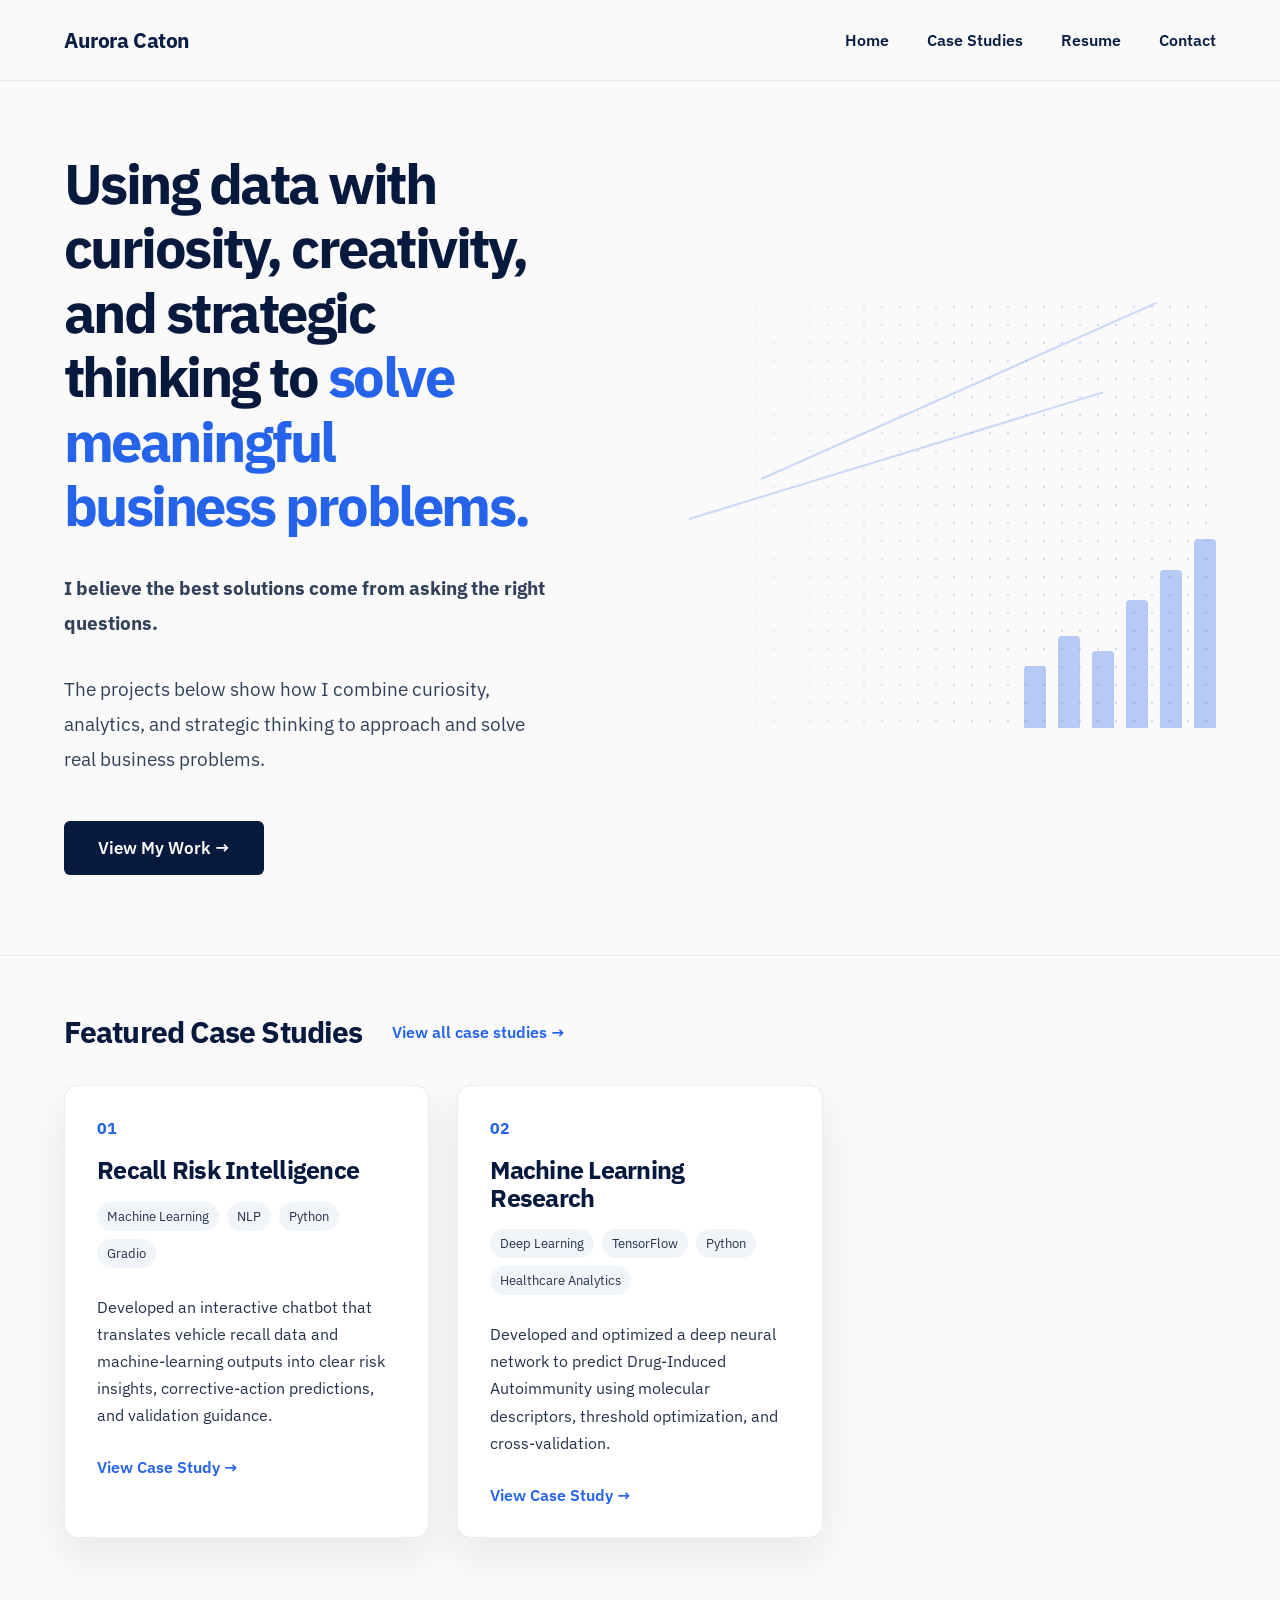
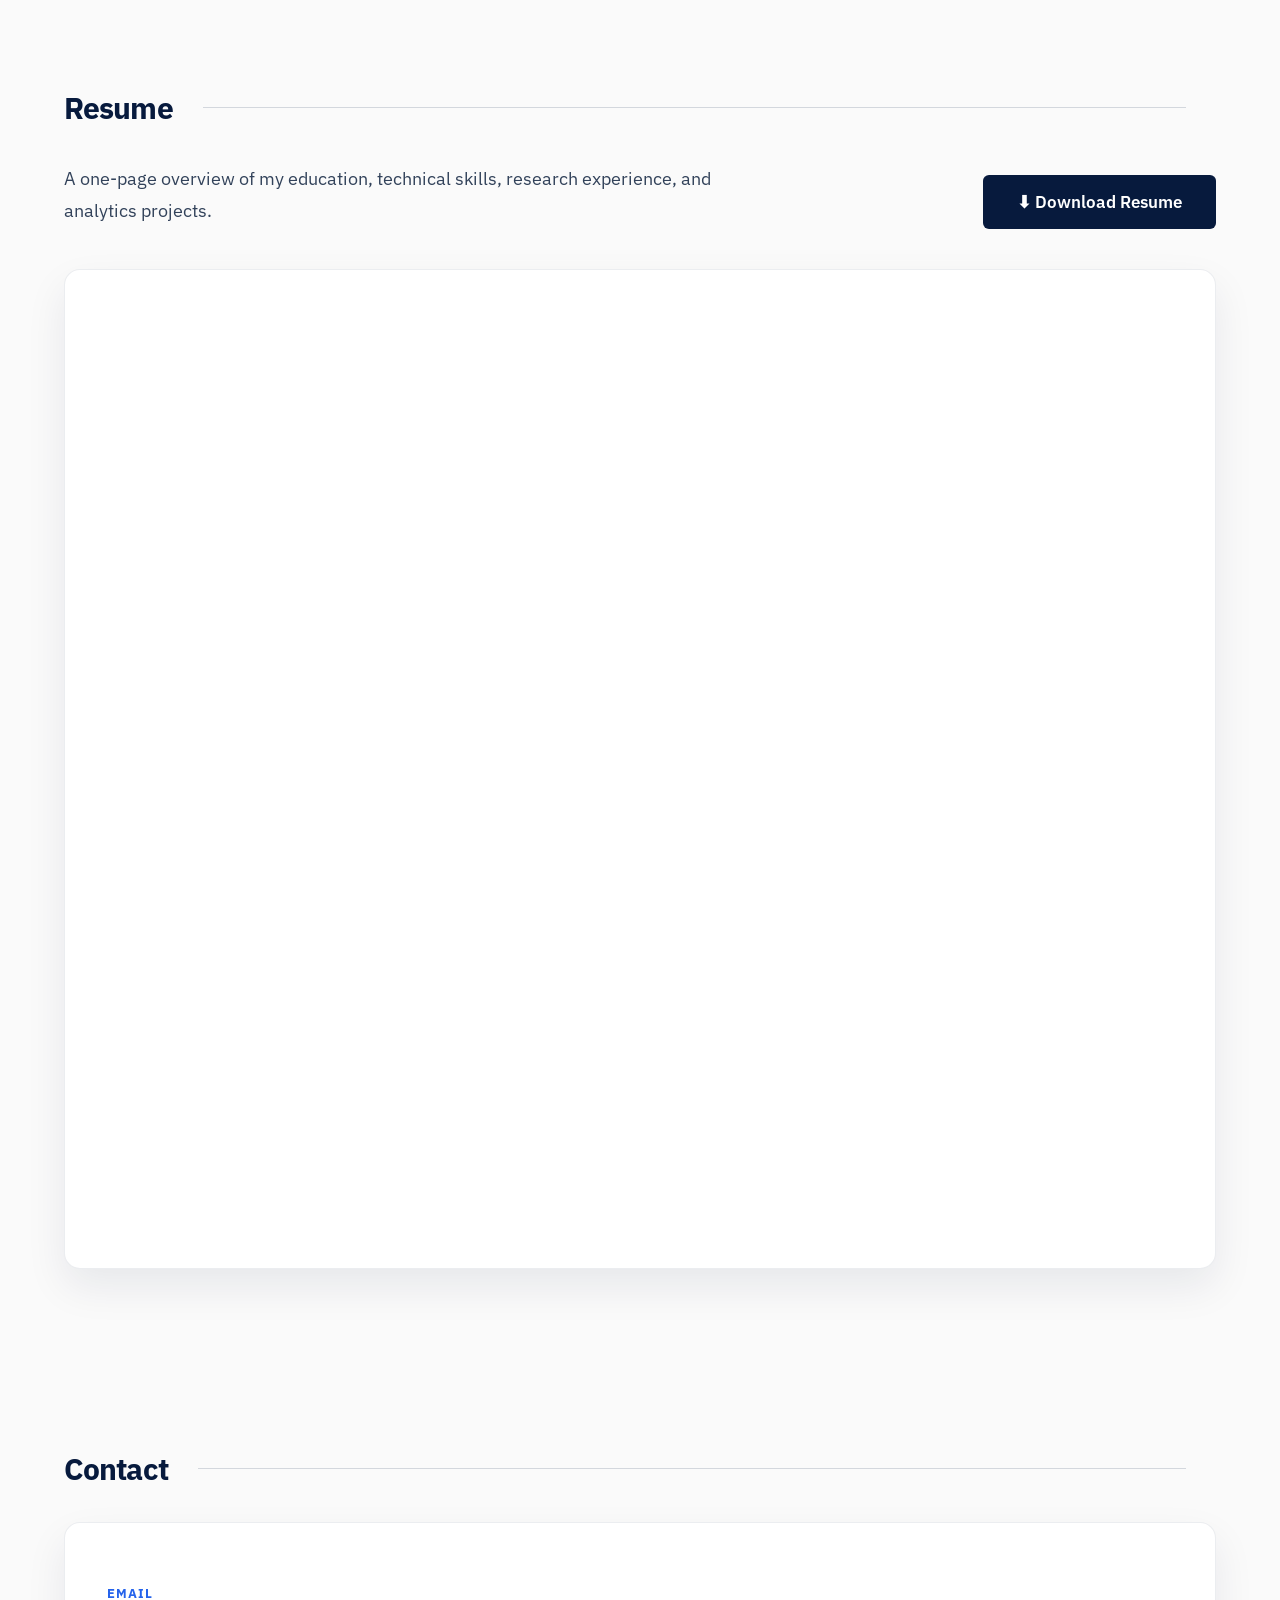
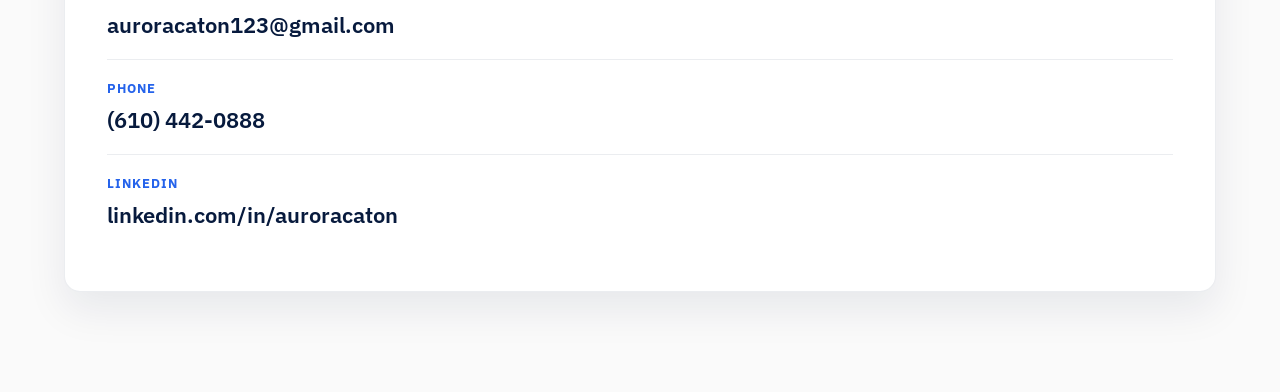
==== commit 13791976: "Update index.html" ====
--- a/index.html
+++ b/index.html
@@ -112,20 +112,6 @@
 
 </article>
 
-            <article class="card">
-                <span class="number">03</span>
-                <h3>Business Dashboard</h3>
-                <div class="tags">
-                    <span>Data Visualization</span>
-                    <span>SQL</span>
-                    <span>Tableau</span>
-                </div>
-                <p>
-                    Designed interactive dashboards to analyze key business metrics and uncover
-                    insights that support strategic decision-making.
-                </p>
-                <a href="#">View Case Study →</a>
-            </article>
         </div>
     </section>
 
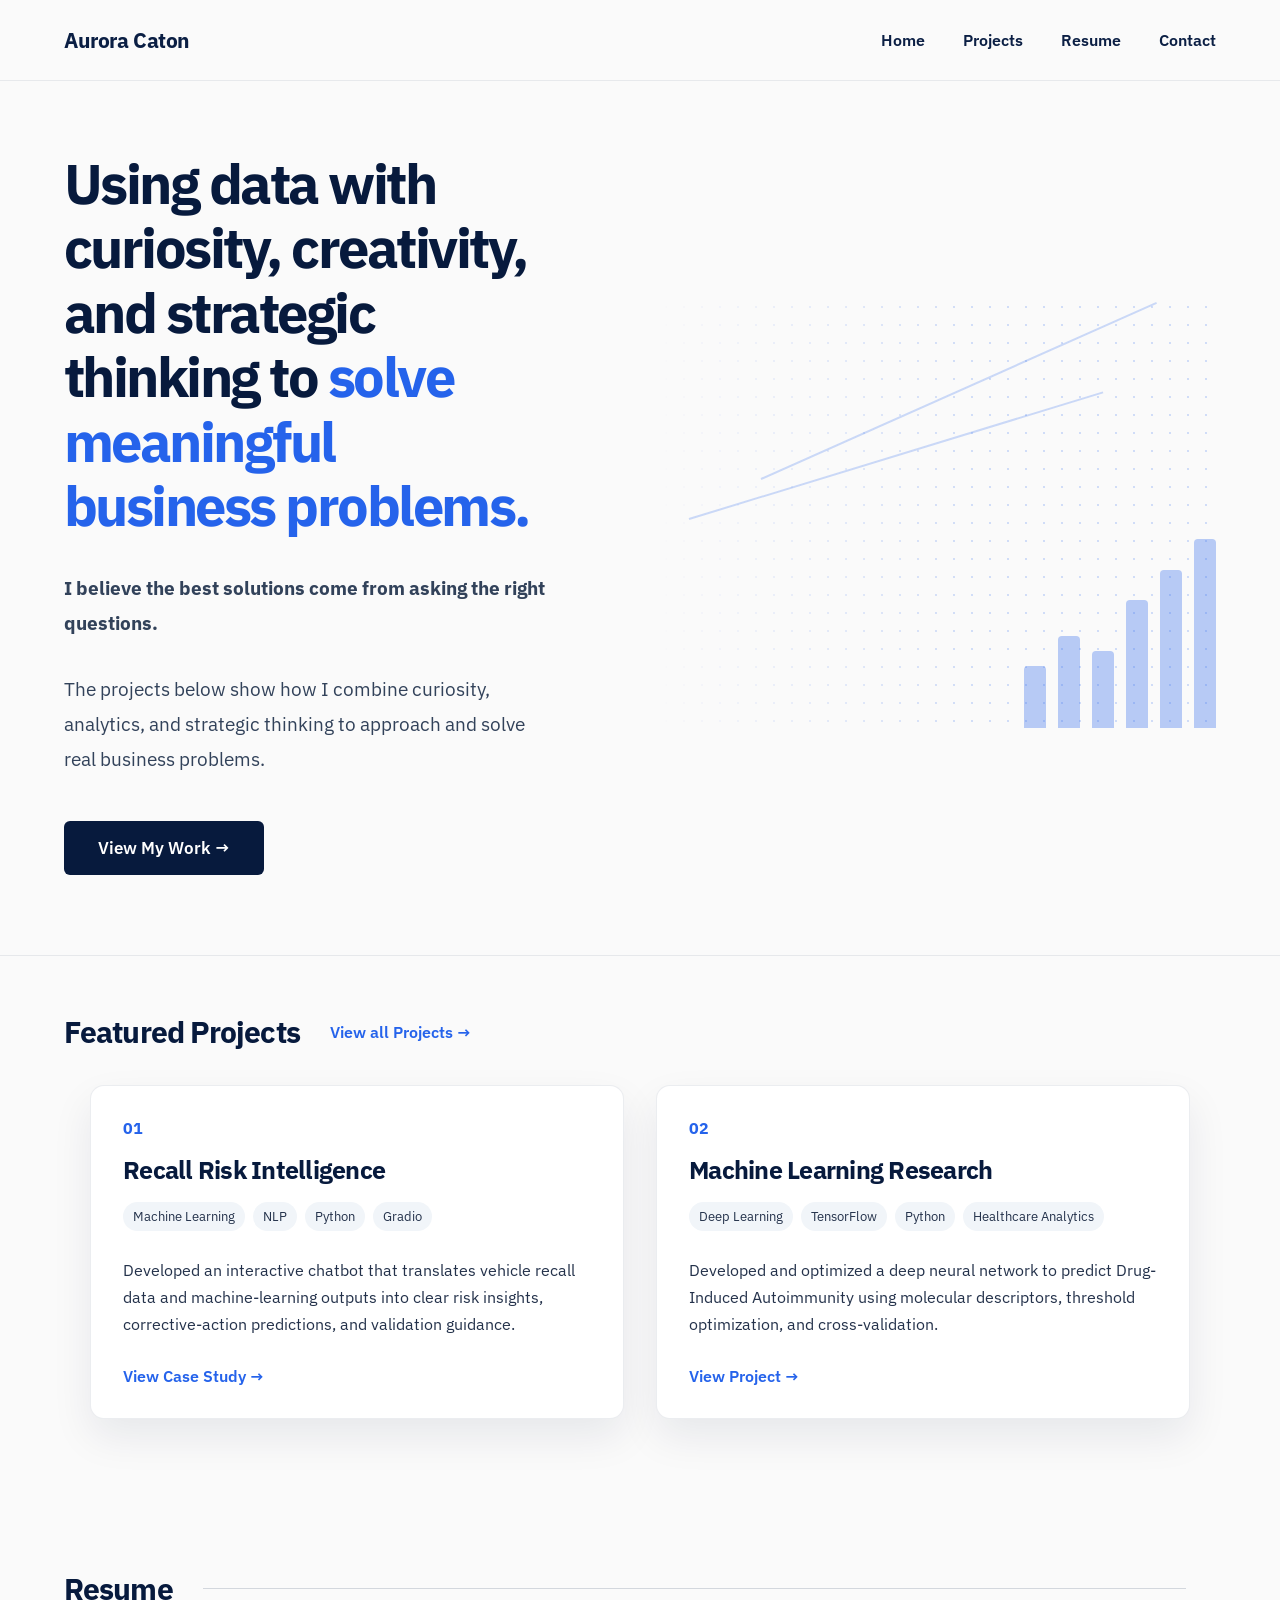
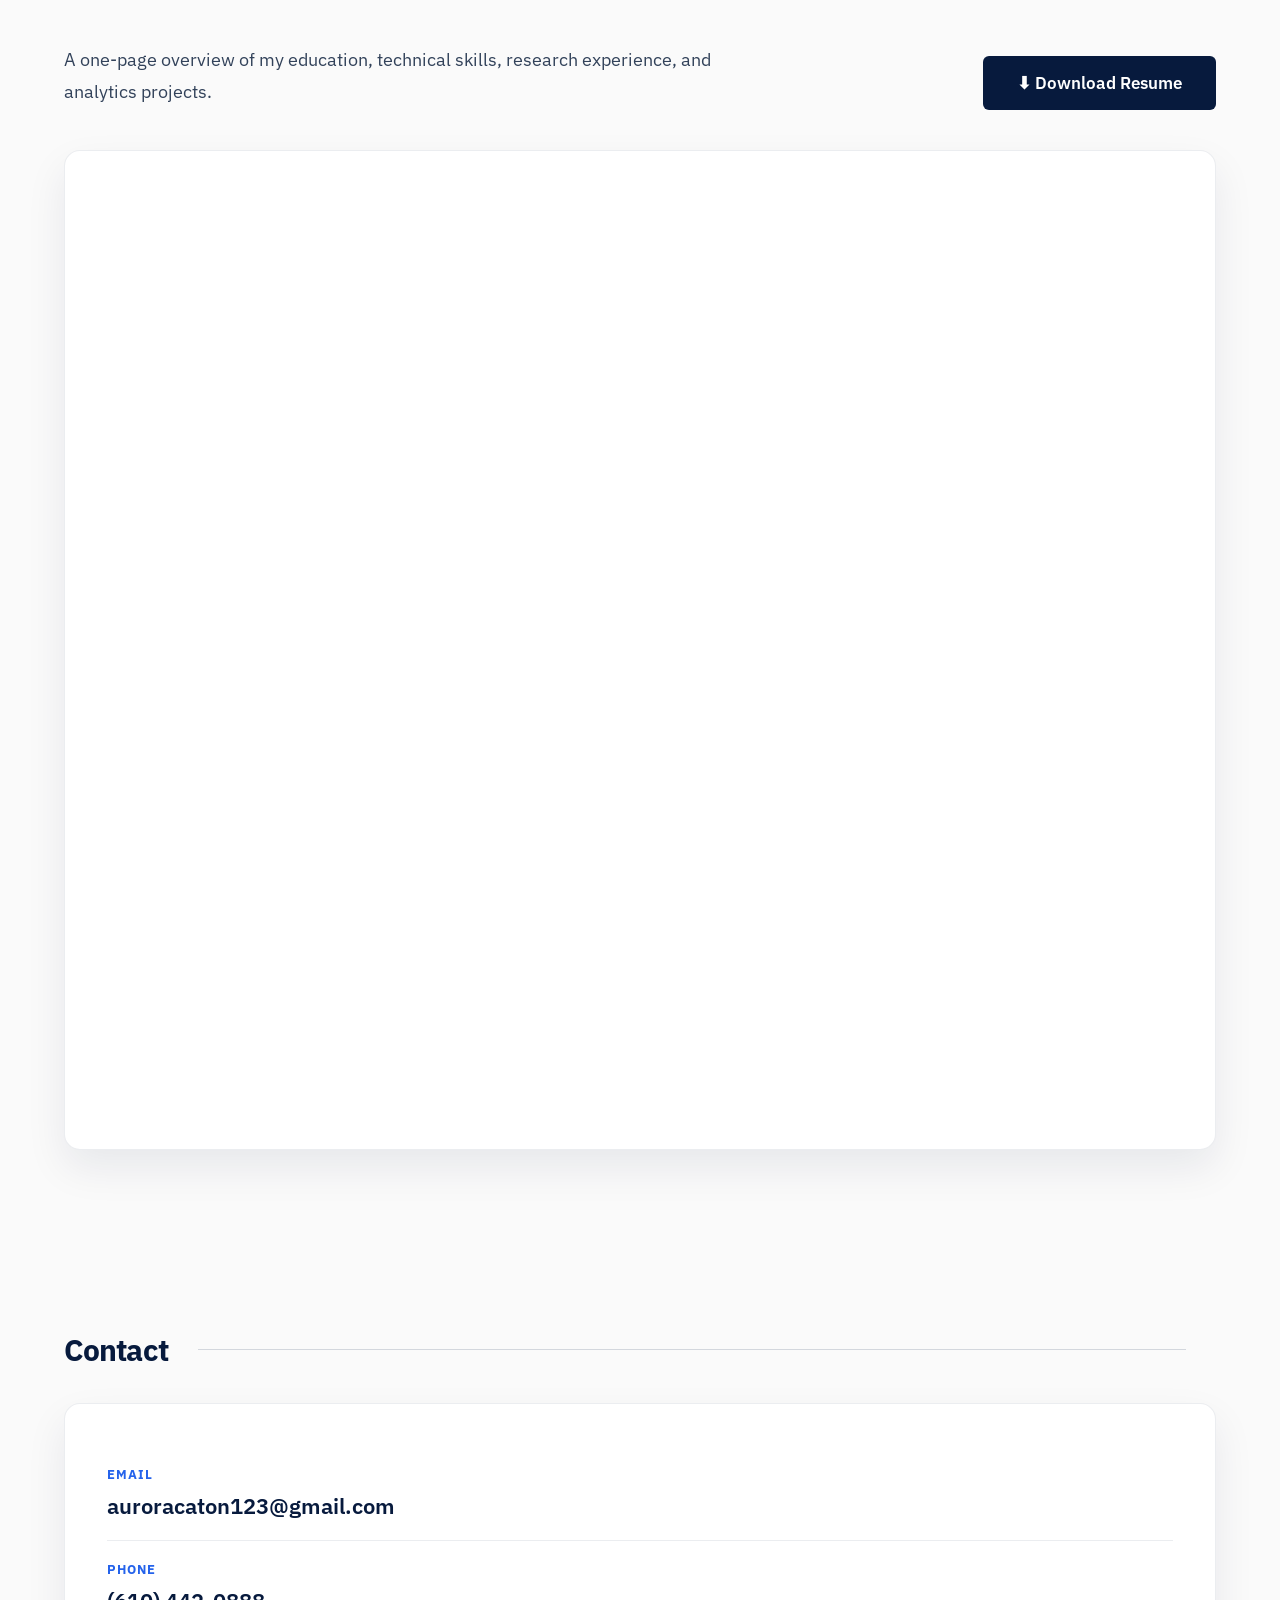
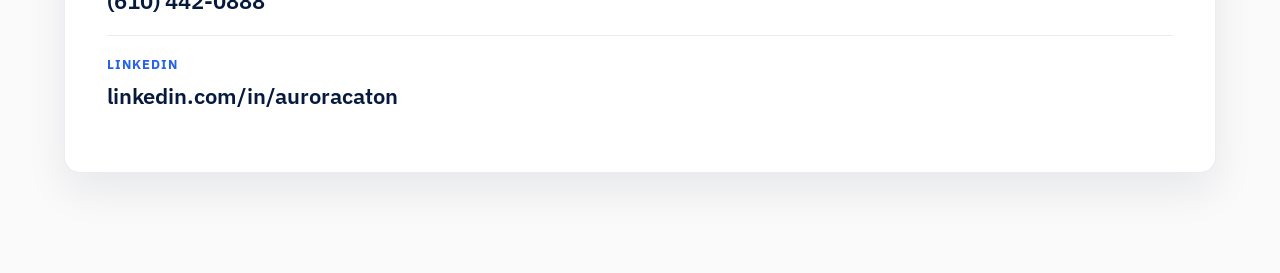
==== commit 0bb99a8a: "Update index.html" ====
--- a/index.html
+++ b/index.html
@@ -20,7 +20,7 @@
 
     <div class="nav-links">
         <a href="#home">Home</a>
-        <a href="#case-studies">Case Studies</a>
+        <a href="#case-studies">Projects</a>
         <a href="#resume">Resume</a>
         <a href="#contact">Contact</a>
     </div>
@@ -65,8 +65,8 @@
 
     <section id="case-studies" class="case-studies">
         <div class="section-heading">
-            <h2>Featured Case Studies</h2>
-            <a href="#">View all case studies →</a>
+            <h2>Featured Projects</h2>
+            <a href="#">View all Projects →</a>
         </div>
 
         <div class="cards">
@@ -107,7 +107,7 @@
     </p>
 
     <a href="dia-research.html">
-        View Case Study →
+        View Project →
     </a>
 
 </article>
--- a/style.css
+++ b/style.css
@@ -270,8 +270,10 @@
 
 .cards {
     display: grid;
-    grid-template-columns: repeat(3, 1fr);
-    gap: 28px;
+    grid-template-columns: repeat(2, minmax(0, 1fr));
+    gap: 32px;
+    max-width: 1100px;
+    margin: 0 auto;
 }
 
 .card {
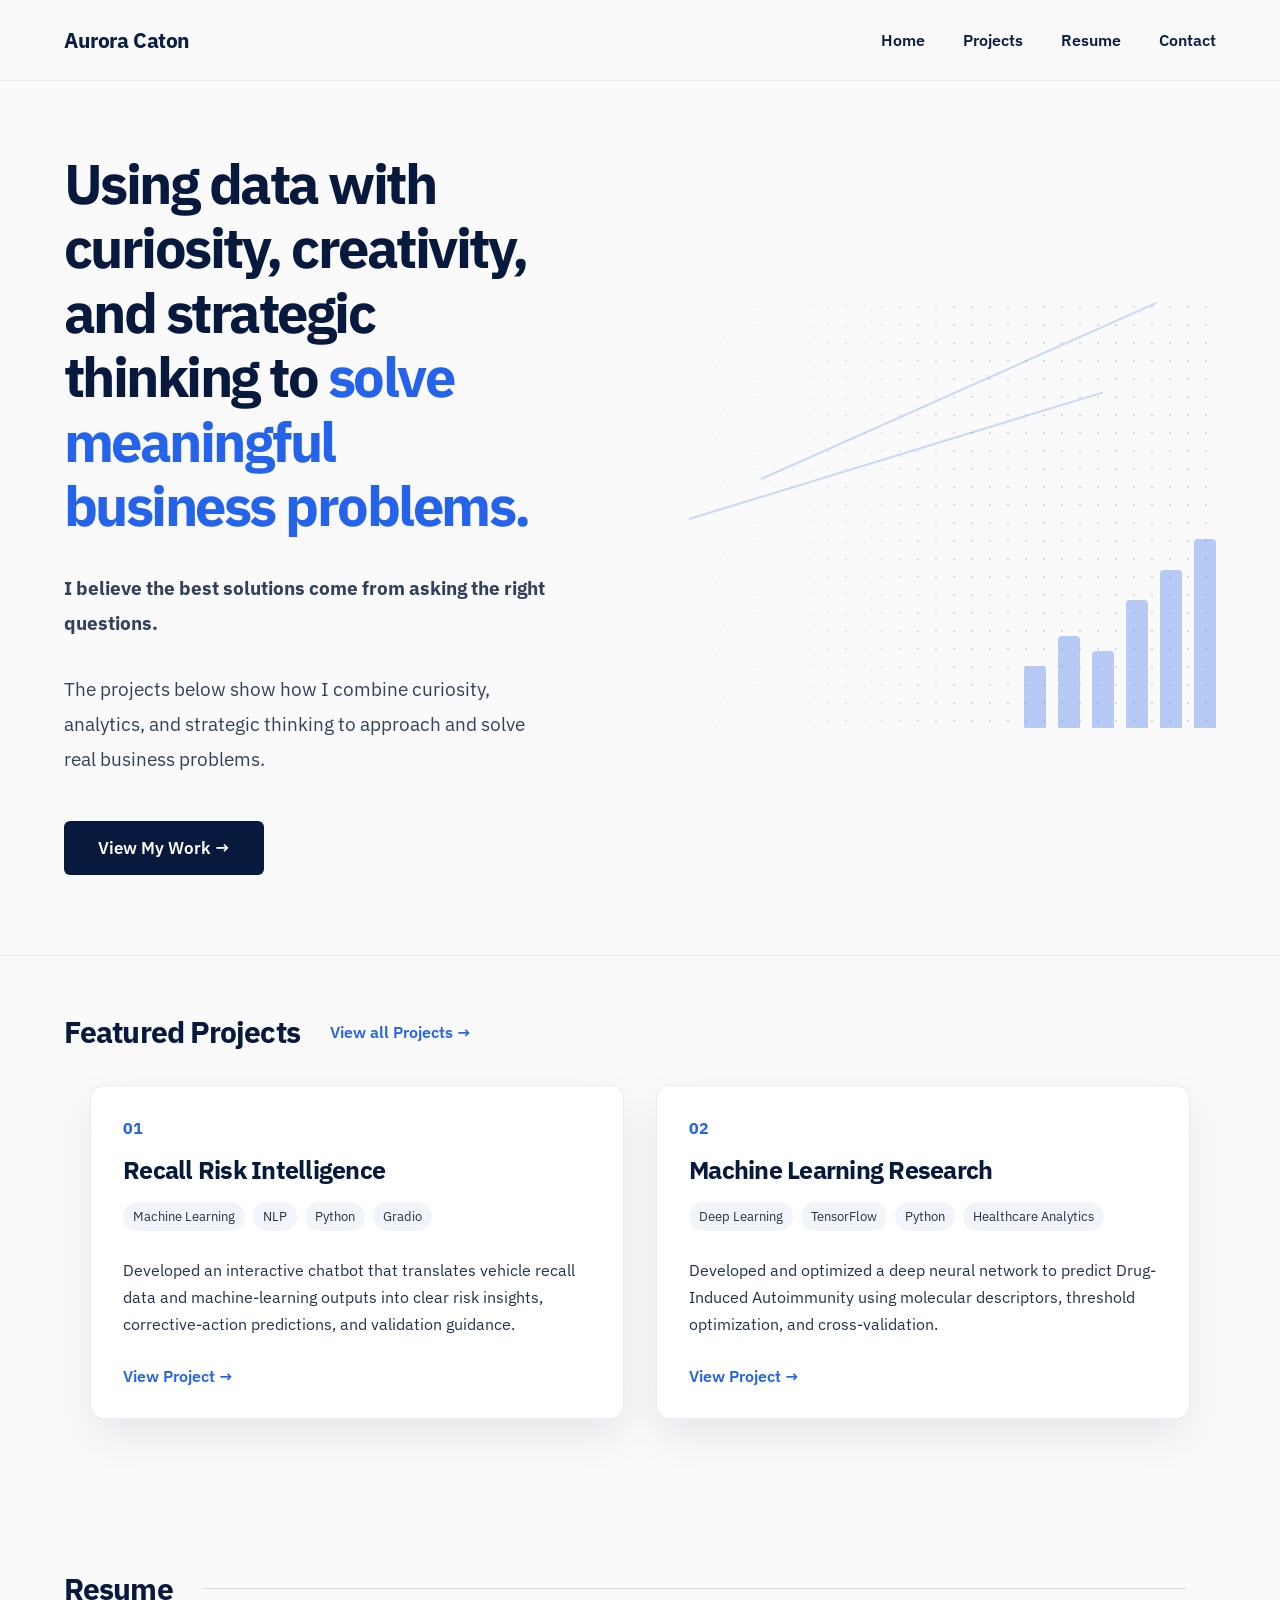
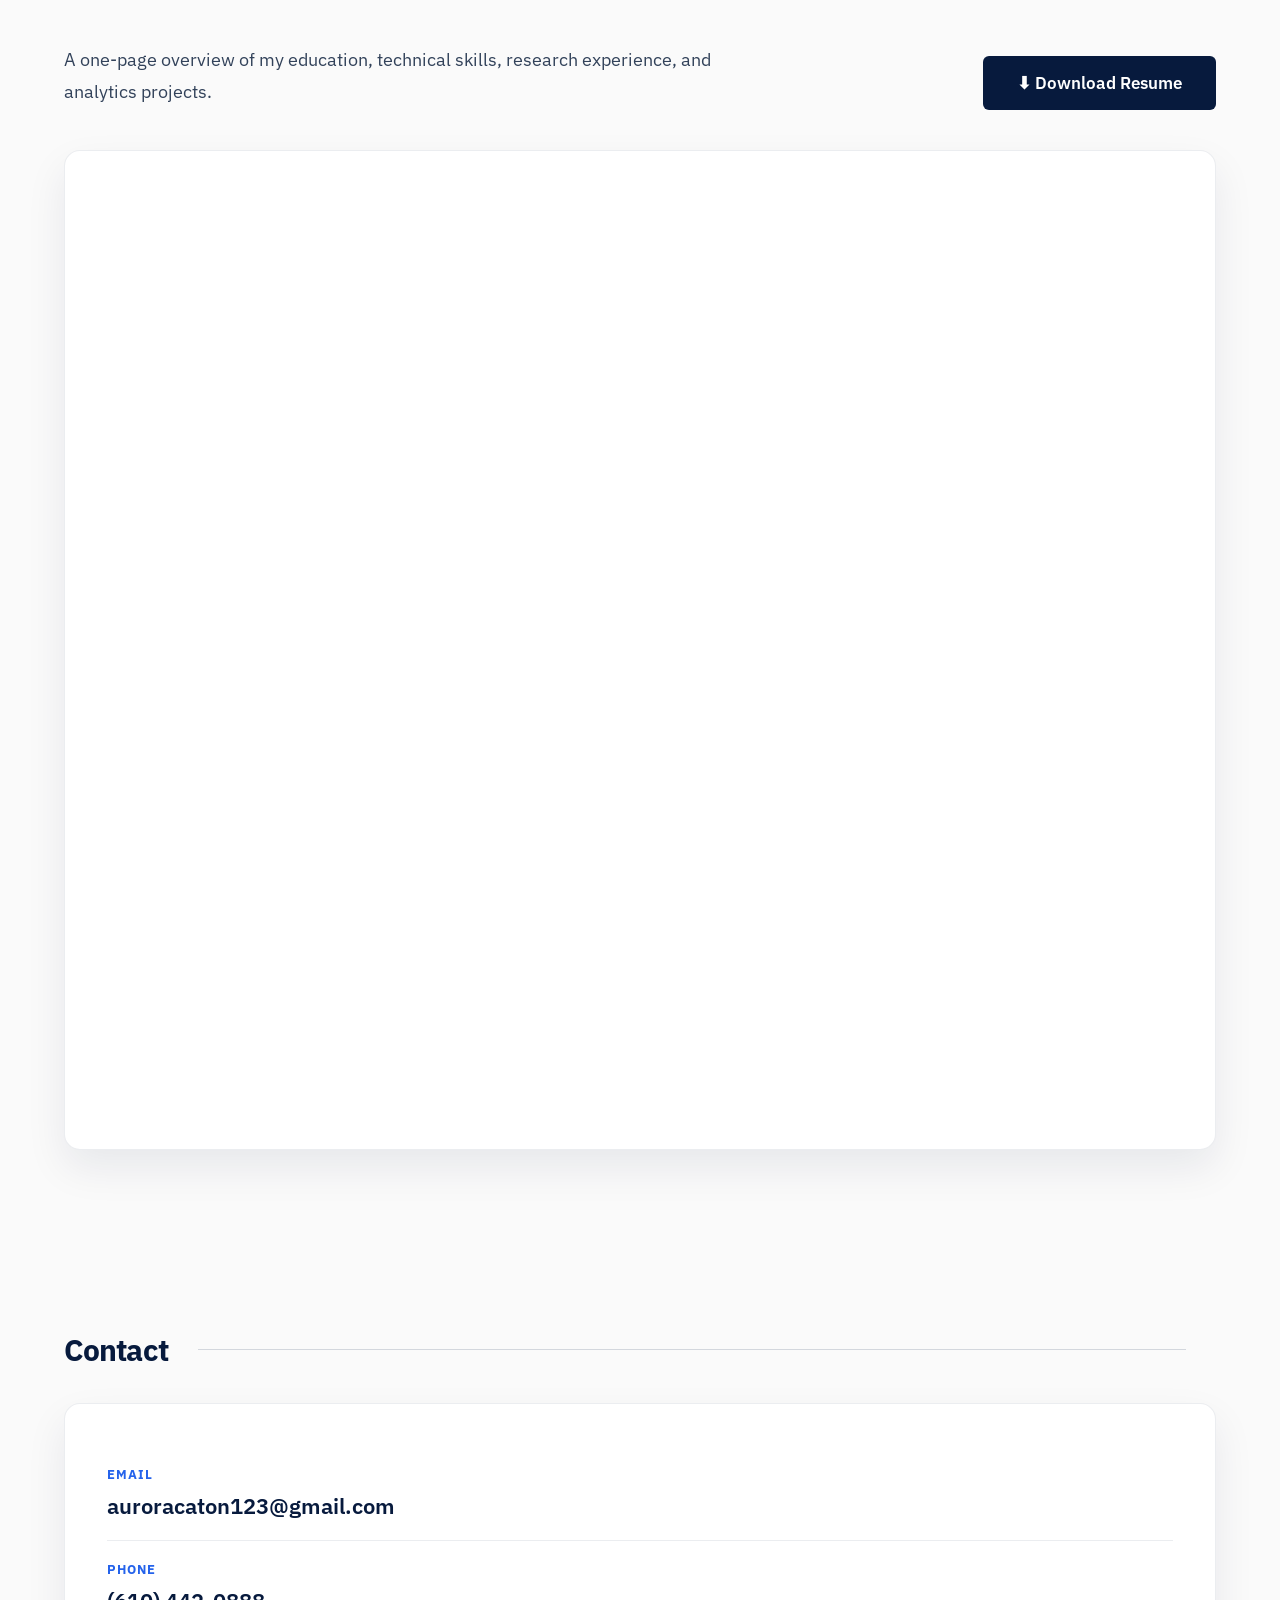
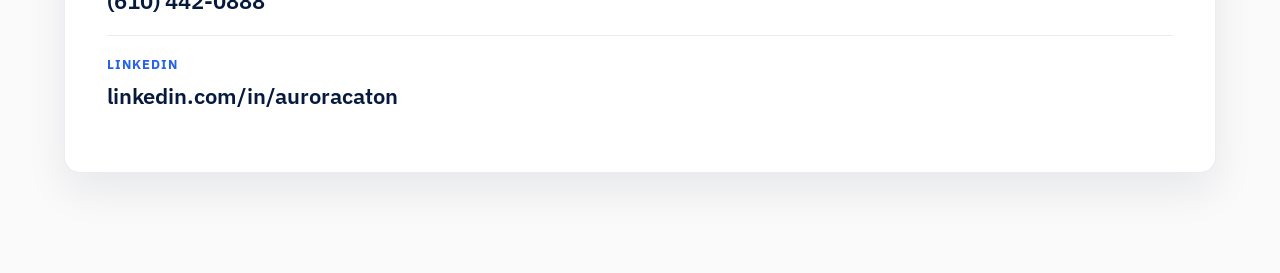
==== commit 9d24c0f6: "Update index.html" ====
--- a/index.html
+++ b/index.html
@@ -84,7 +84,7 @@
                     recall data and machine-learning outputs into clear risk insights,
                     corrective-action predictions, and validation guidance.
                 </p>
-                <a href="recall-risk.html">View Case Study →</a>
+                <a href="recall-risk.html">View Project →</a>
             </article>
 
            <article class="card">
